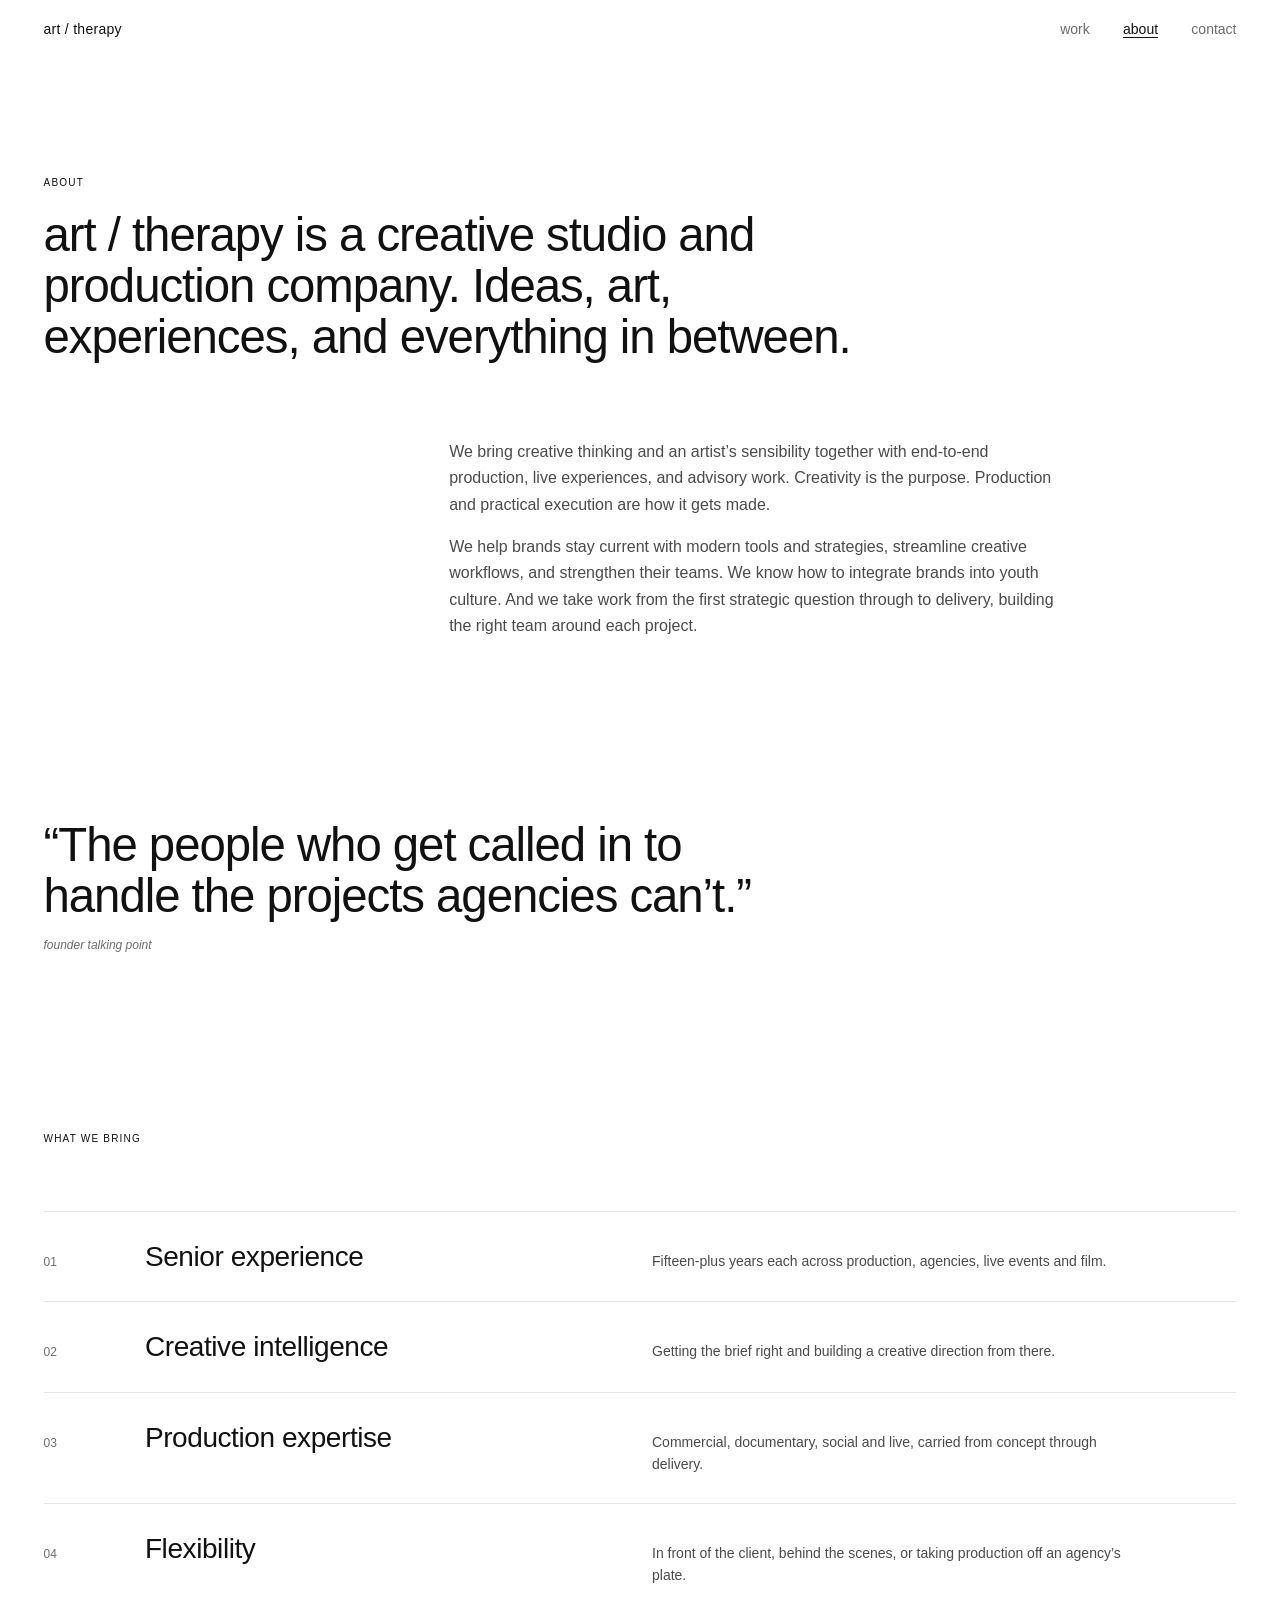
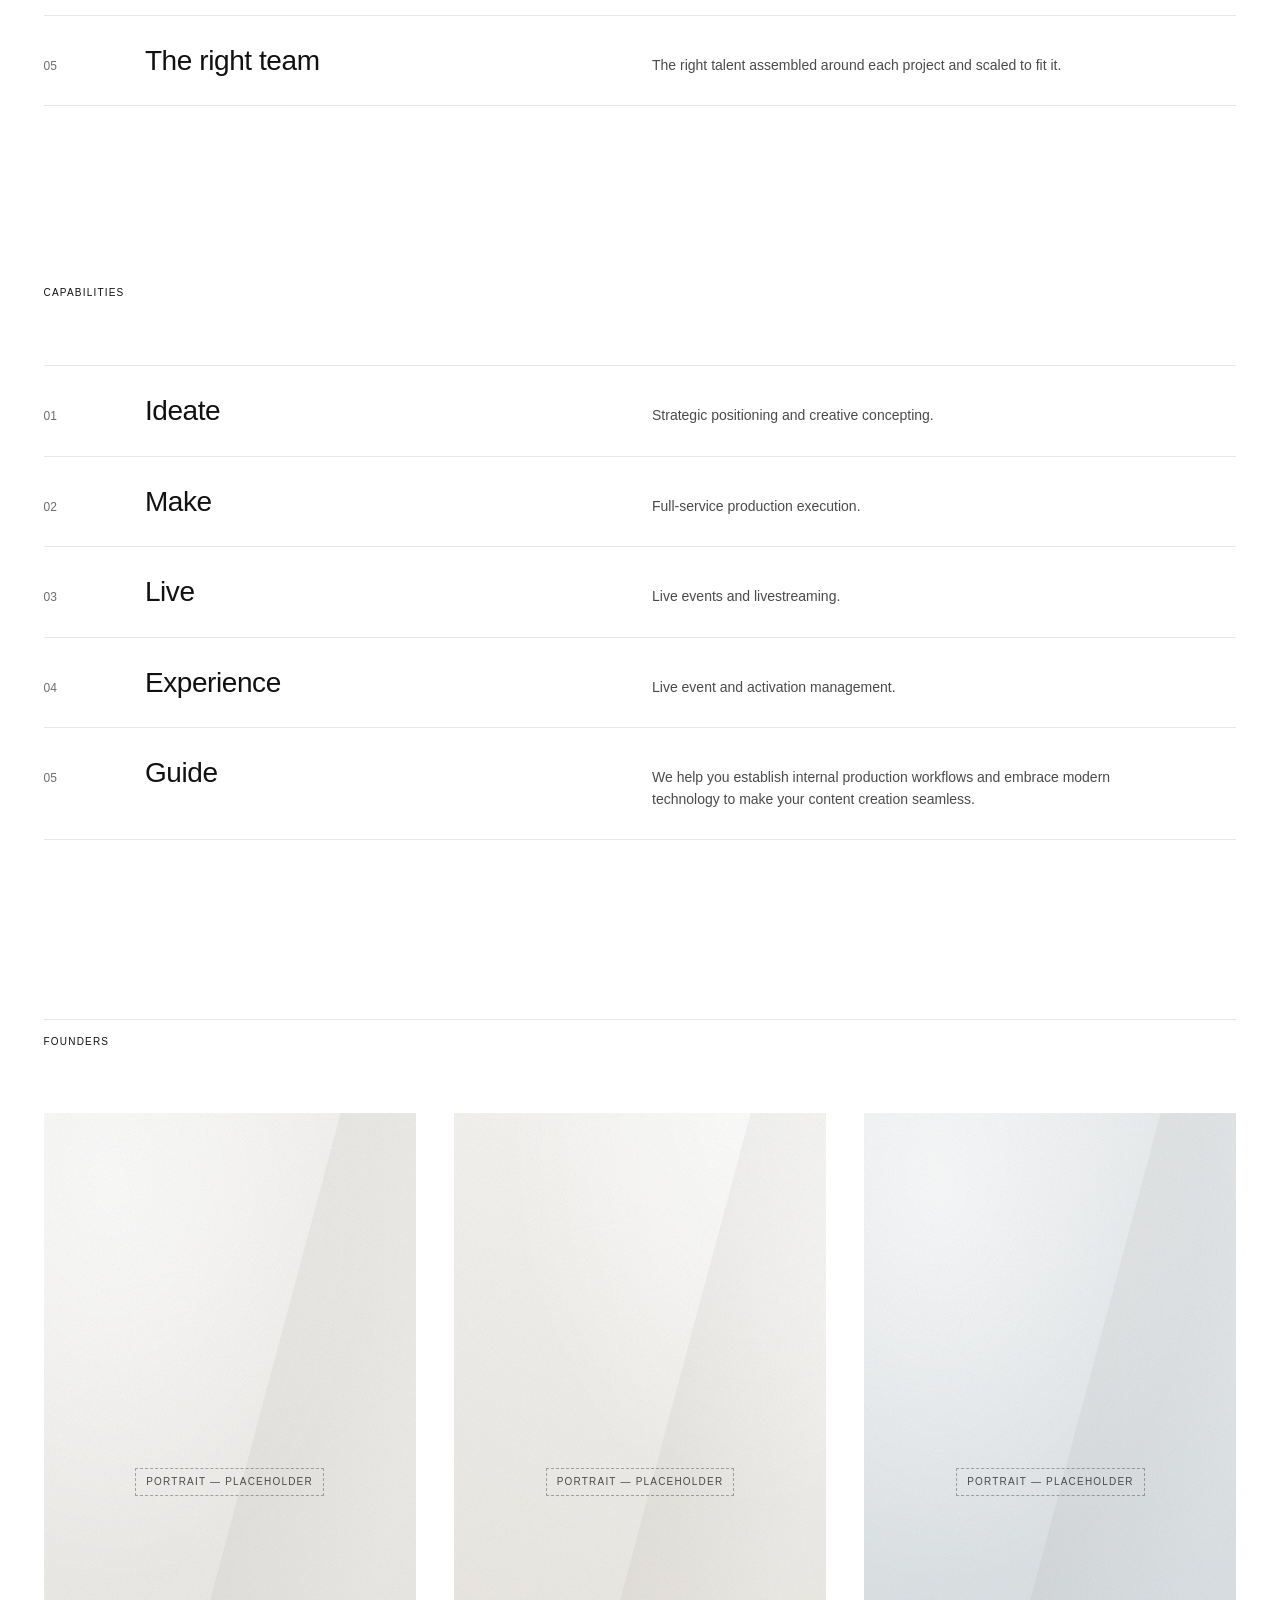
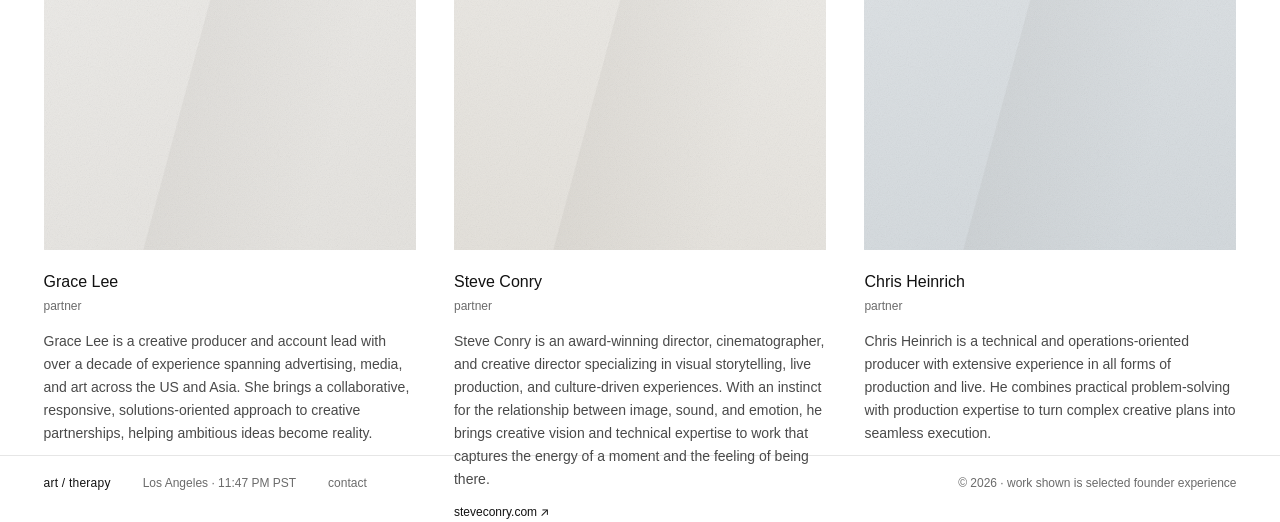
==== about.html @ 32fc9e92 "Iteration 3: split into landing, work, about and contact pages - Landing: 'a/t' intro that opens out" ====
<!doctype html>
<html lang="en">
<head>
  <meta charset="utf-8">
  <meta name="viewport" content="width=device-width, initial-scale=1">
  <title>about — art / therapy</title>
  <meta name="description" content="art / therapy: a creative studio and production company founded by Grace Lee, Steve Conry and Chris Heinrich.">
  <meta name="robots" content="noindex, nofollow">
  <meta name="theme-color" content="#ffffff">
  <link rel="icon" href="assets/img/favicon.svg" type="image/svg+xml">
  <link rel="preconnect" href="https://fonts.googleapis.com">
  <link rel="preconnect" href="https://fonts.gstatic.com" crossorigin>
  <link rel="stylesheet" href="https://fonts.googleapis.com/css2?family=Inter:wght@300;400;500&display=swap">
  <link rel="stylesheet" href="assets/css/styles.css">
  <script>document.documentElement.classList.add('js');</script>
</head>
<body data-page="about">
  <a class="skip-link" href="#main">skip to content</a>

  <header class="site-header">
    <div class="site-header__inner">
      <a class="wordmark" href="index.html" aria-label="art / therapy — home">art / therapy</a>
      <nav class="site-nav" aria-label="Primary">
        <ul>
          <li><a class="ul-link" href="work.html">work</a></li>
          <li><a class="ul-link" href="about.html" aria-current="page">about</a></li>
          <li><a class="ul-link" href="contact.html">contact</a></li>
        </ul>
      </nav>
    </div>
  </header>

  <main id="main">
    <!-- COMPANY -->
    <section class="page">
      <h1 class="label">about</h1>
      <p class="statement-text reveal" style="margin-top:18px">art / therapy is a creative studio and production company. Ideas, art, experiences, and everything in between.</p>
      <div class="grid12 about-intro__body reveal">
        <!-- DRAFT COPY: built from the planning doc's positioning; confirm with founders -->
        <p>We bring creative thinking and an artist&rsquo;s sensibility together with end-to-end production, live experiences, and advisory work. Creativity is the purpose. Production and practical execution are how it gets made.</p>
        <p>We help brands stay current with modern tools and strategies, streamline creative workflows, and strengthen their teams. We know how to integrate brands into youth culture. And we take work from the first strategic question through to delivery, building the right team around each project.</p>
      </div>
    </section>

    <section class="block">
      <blockquote class="quote reveal">
        &ldquo;The people who get called in to handle the projects agencies can&rsquo;t.&rdquo;
        <cite class="quote__cite">founder talking point</cite>
      </blockquote>
    </section>

    <!-- WHAT WE BRING (from the planning doc) -->
    <section class="block" aria-labelledby="bring-label">
      <div class="rule-head" style="border-top:0;padding-top:0"><h2 class="label" id="bring-label">what we bring</h2></div>
      <ol class="rows">
        <li class="row reveal"><span class="row__num">01</span><h3 class="row__name">Senior experience</h3><p class="row__desc">Fifteen-plus years each across production, agencies, live events and film.</p></li>
        <li class="row reveal"><span class="row__num">02</span><h3 class="row__name">Creative intelligence</h3><p class="row__desc">Getting the brief right and building a creative direction from there.</p></li>
        <li class="row reveal"><span class="row__num">03</span><h3 class="row__name">Production expertise</h3><p class="row__desc">Commercial, documentary, social and live, carried from concept through delivery.</p></li>
        <li class="row reveal"><span class="row__num">04</span><h3 class="row__name">Flexibility</h3><p class="row__desc">In front of the client, behind the scenes, or taking production off an agency&rsquo;s plate.</p></li>
        <li class="row reveal"><span class="row__num">05</span><h3 class="row__name">The right team</h3><p class="row__desc">The right talent assembled around each project and scaled to fit it.</p></li>
      </ol>
    </section>

    <!-- CAPABILITIES -->
    <section class="block" aria-labelledby="cap-label">
      <div class="rule-head" style="border-top:0;padding-top:0"><h2 class="label" id="cap-label">capabilities</h2></div>
      <ol class="rows">
        <li class="row reveal"><span class="row__num">01</span><h3 class="row__name">Ideate</h3><p class="row__desc">Strategic positioning and creative concepting.</p></li>
        <li class="row reveal"><span class="row__num">02</span><h3 class="row__name">Make</h3><p class="row__desc">Full-service production execution.</p></li>
        <li class="row reveal"><span class="row__num">03</span><h3 class="row__name">Live</h3><p class="row__desc">Live events and livestreaming.</p></li>
        <li class="row reveal"><span class="row__num">04</span><h3 class="row__name">Experience</h3><p class="row__desc">Live event and activation management.</p></li>
        <li class="row reveal"><span class="row__num">05</span><h3 class="row__name">Guide</h3><p class="row__desc">We help you establish internal production workflows and embrace modern technology to make your content creation seamless.</p></li>
      </ol>
    </section>

    <!-- FOUNDERS -->
    <section class="block" aria-labelledby="founders-label">
      <div class="rule-head"><h2 class="label" id="founders-label">founders</h2></div>
      <ul class="founders">
        <li class="founder reveal">
          <div class="founder__portrait placeholder"><span class="placeholder__label">portrait &mdash; placeholder</span></div>
          <h3 class="founder__name">Grace Lee</h3>
          <p class="founder__role">partner</p>
          <!-- First sentence from the planning doc; remainder is editable draft copy -->
          <p class="founder__bio">Grace Lee is a creative producer and account lead with over a decade of experience spanning advertising, media, and art across the US and Asia. She brings a collaborative, responsive, solutions-oriented approach to creative partnerships, helping ambitious ideas become reality.</p>
        </li>
        <li class="founder reveal">
          <div class="founder__portrait placeholder placeholder--chalk"><span class="placeholder__label">portrait &mdash; placeholder</span></div>
          <h3 class="founder__name">Steve Conry</h3>
          <p class="founder__role">partner</p>
          <p class="founder__bio">Steve Conry is an award-winning director, cinematographer, and creative director specializing in visual storytelling, live production, and culture-driven experiences. With an instinct for the relationship between image, sound, and emotion, he brings creative vision and technical expertise to work that captures the energy of a moment and the feeling of being there.</p>
          <p class="founder__links"><a class="ul-link" href="https://www.steveconry.com/" target="_blank" rel="noopener">steveconry.com &#8599;</a></p>
        </li>
        <li class="founder reveal">
          <div class="founder__portrait placeholder placeholder--blue"><span class="placeholder__label">portrait &mdash; placeholder</span></div>
          <h3 class="founder__name">Chris Heinrich</h3>
          <p class="founder__role">partner</p>
          <p class="founder__bio">Chris Heinrich is a technical and operations-oriented producer with extensive experience in all forms of production and live. He combines practical problem-solving with production expertise to turn complex creative plans into seamless execution.</p>
        </li>
      </ul>
    </section>
  </main>

  <footer class="site-footer">
    <span class="wordmark">art / therapy</span>
    <span>Los Angeles &middot; <span data-clock="America/Los_Angeles">pacific time</span></span>
    <a class="ul-link" href="contact.html">contact</a>
    <span class="site-footer__end">&copy; <span data-year>2026</span> &middot; work shown is selected founder experience</span>
  </footer>

  <script src="assets/js/site.js"></script>
</body>
</html>
---- assets/css/styles.css ----
/* ==================================================================
   art / therapy — styles (iteration 3)
   Stark white, black neo-grotesk, grey for inactive states.
   Pages: index (landing), work, about, contact.
   ================================================================== */

:root {
  --bg:      #ffffff;
  --ink:     #111111;
  --ink-2:   #4a4a4a;   /* body copy, 8.9:1 */
  --ink-3:   #6b6b6b;   /* small meta, 5.3:1 */
  --mute:    #949494;   /* inactive LARGE type only, 3.0:1 */
  --rule:    #e6e6e6;
  --stone-1: #f3f2f0;
  --stone-2: #e4e2de;
  --blue-1:  #e8ebed;
  --blue-2:  #d2d8dc;

  --font: "Helvetica Neue", "HelveticaNeue", Helvetica, Inter, Arial, sans-serif;
  --fs-xxs: 0.625rem;   /* 10  tiny uppercase labels */
  --fs-xs:  0.75rem;    /* 12 */
  --fs-s:   0.875rem;   /* 14 */
  --fs-m:   1rem;       /* 16 */
  --fs-statement: clamp(1.75rem, 3.7vw, 3.4rem);
  --fs-list:      clamp(2rem, 4.6vw, 4rem);

  --gutter: clamp(16px, 3.4vw, 48px);
  --header-h: 60px;
  --ease: cubic-bezier(.22,.61,.36,1);
  --ease-io: cubic-bezier(.76,0,.24,1);

  --grain: url("data:image/svg+xml;utf8,<svg xmlns='http://www.w3.org/2000/svg' width='240' height='240'><filter id='n'><feTurbulence type='fractalNoise' baseFrequency='.9' numOctaves='3' stitchTiles='stitch'/><feColorMatrix type='saturate' values='0'/></filter><rect width='100%' height='100%' filter='url(%23n)' opacity='.14'/></svg>");

  color-scheme: light;
}

/* ---------- reset ---------- */
*, *::before, *::after { box-sizing: border-box; }
html { -webkit-text-size-adjust: 100%; scroll-behavior: smooth; scroll-padding-top: calc(var(--header-h) + 64px); }
body {
  margin: 0;
  background: var(--bg);
  color: var(--ink);
  font-family: var(--font);
  font-weight: 400;
  font-size: var(--fs-m);
  line-height: 1.55;
  -webkit-font-smoothing: antialiased;
  -moz-osx-font-smoothing: grayscale;
  text-rendering: optimizeLegibility;
}
img, svg, iframe { display: block; max-width: 100%; }
h1, h2, h3, p, ol, ul, dl, dd, figure { margin: 0; padding: 0; }
ol, ul { list-style: none; }
a { color: inherit; text-decoration: none; }
button { font: inherit; color: inherit; letter-spacing: inherit; background: none; border: 0; padding: 0; cursor: pointer; text-align: inherit; }
:focus-visible { outline: 1px solid var(--ink); outline-offset: 4px; }

.visually-hidden {
  position: absolute !important; width: 1px; height: 1px; margin: -1px; padding: 0;
  overflow: hidden; clip: rect(0 0 0 0); white-space: nowrap; border: 0;
}
.skip-link {
  position: fixed; top: 8px; left: 8px; z-index: 100;
  padding: 8px 12px; background: var(--bg); border: 1px solid var(--ink);
  font-size: var(--fs-s); transform: translateY(-200%); transition: transform .2s var(--ease);
}
.skip-link:focus { transform: none; }

/* tiny uppercase label, as in the "SERVICES" reference */
.label {
  font-size: var(--fs-xxs);
  font-weight: 500;
  letter-spacing: 0.12em;
  text-transform: uppercase;
  color: var(--ink);
}

.ul-link {
  background-image: linear-gradient(currentColor, currentColor);
  background-size: 0% 1px; background-position: 0 100%; background-repeat: no-repeat;
  transition: background-size .45s var(--ease), color .3s var(--ease);
  padding-bottom: 1px;
}
.ul-link:hover, .ul-link[aria-current="page"] { background-size: 100% 1px; }

.tag-placeholder {
  display: inline-block;
  padding: 1px 7px;
  border: 1px dashed #bdbdbd;
  color: var(--ink-3);
  font-size: var(--fs-xxs); font-weight: 400; letter-spacing: 0.08em; text-transform: lowercase;
  vertical-align: middle;
  white-space: nowrap;
}

/* ==================================================================
   header (all pages)
   ================================================================== */
.site-header {
  position: fixed; inset: 0 0 auto 0; z-index: 50;
  height: var(--header-h);
  background: rgba(255,255,255,.92);
  -webkit-backdrop-filter: blur(10px); backdrop-filter: blur(10px);
  border-bottom: 1px solid transparent;
  transition: border-color .4s var(--ease), opacity .8s var(--ease), transform .8s var(--ease);
}
.site-header.is-scrolled { border-bottom-color: var(--rule); }
.site-header__inner {
  height: 100%; padding: 0 var(--gutter);
  display: flex; align-items: center; justify-content: space-between; gap: 24px;
}
.wordmark {
  font-size: var(--fs-s); font-weight: 400; letter-spacing: 0.02em; white-space: nowrap;
}
.site-nav ul { display: flex; gap: clamp(18px, 2.6vw, 36px); }
.site-nav a { font-size: var(--fs-s); color: var(--ink-3); transition: color .3s var(--ease); }
.site-nav a:hover, .site-nav a[aria-current="page"] { color: var(--ink); }

/* landing: header waits for the intro */
.js .is-intro .site-header { opacity: 0; transform: translateY(-8px); pointer-events: none; }

/* ==================================================================
   page scaffolding
   ================================================================== */
main { display: block; }
.page { padding: calc(var(--header-h) + clamp(48px, 9vw, 120px)) var(--gutter) 0; }
.block { padding: 0 var(--gutter); }
.block + .block, .page + .block { margin-top: clamp(96px, 14vw, 200px); }

.grid12 { display: grid; grid-template-columns: repeat(12, minmax(0, 1fr)); column-gap: 24px; }

.rule-head {
  display: flex; justify-content: space-between; align-items: baseline; gap: 16px;
  padding-top: 14px; border-top: 1px solid var(--rule);
  margin-bottom: clamp(36px, 5vw, 72px);
}
.rule-head a { font-size: var(--fs-s); }

.statement-text {
  font-size: var(--fs-statement);
  font-weight: 500;
  line-height: 1.08;
  letter-spacing: -0.022em;
  max-width: 21em;
  text-wrap: balance;
}
.statement-sub {
  margin-top: clamp(20px, 3vw, 36px);
  max-width: 32em;
  font-size: clamp(1.0625rem, 1.5vw, 1.3rem);
  line-height: 1.45;
  letter-spacing: -0.005em;
  color: var(--ink-2);
}

/* ==================================================================
   landing intro: a/t → art / therapy
   ================================================================== */
.intro {
  position: relative;
  min-height: 100svh;
  display: grid; place-items: center;
  padding: 0 var(--gutter);
}
.mark {
  display: flex; justify-content: center; align-items: baseline;
  width: 100%;
  font-size: clamp(3.25rem, 11vw, 10.5rem);
  font-weight: 400;
  line-height: 1;
  letter-spacing: -0.035em;
  white-space: nowrap;
}
.mark__l, .mark__r { display: inline-flex; align-items: baseline; }
.mark__slash { display: inline-block; padding-inline: 0.28em; font-weight: 300; }
.mark__grow { display: inline-block; overflow: hidden; vertical-align: bottom; padding-block: 0.12em 0.24em; margin-block: -0.12em -0.24em; }
/* JS-driven start state ("a/t"). Without JS the mark simply reads "art / therapy". */
.js .mark__grow { width: 0; }
.js .mark__slash { padding-inline: 0.035em; }
.js .mark.is-animating .mark__grow { transition: width 1.25s var(--ease-io); }
.js .mark.is-animating .mark__slash { transition: padding 1.25s var(--ease-io); }
.js .mark.is-open .mark__slash { padding-inline: 0.28em; }

.intro__arrow {
  position: absolute; left: 50%; bottom: clamp(24px, 6vh, 64px);
  transform: translateX(-50%);
  display: grid; justify-items: center; gap: 10px;
  padding: 8px 16px;
  color: var(--ink);
  transition: opacity .8s var(--ease);
}
.intro__arrow svg { width: 18px; height: 64px; overflow: visible; }
.intro__arrow path { fill: none; stroke: currentColor; stroke-width: 1; stroke-linecap: round; stroke-linejoin: round; }
.js .is-intro .intro__arrow { opacity: 0; pointer-events: none; }
.intro__arrow.is-on path { stroke-dasharray: 90; stroke-dashoffset: 90; animation: draw 1s var(--ease) forwards; }
.intro__arrow.is-on svg { animation: bob 2.6s var(--ease) 1.2s infinite; }
@keyframes draw { to { stroke-dashoffset: 0; } }
@keyframes bob { 0%, 100% { transform: translateY(0); } 50% { transform: translateY(7px); } }

/* ==================================================================
   landing: statement + capabilities (services list)
   ================================================================== */
.statement { padding-top: clamp(24px, 6vw, 72px); }

.services { margin-top: clamp(96px, 14vw, 200px); }
.services__grid { padding-top: 14px; border-top: 1px solid var(--rule); align-items: start; }
.services__label { grid-column: 1 / span 3; }
.services__list { grid-column: 4 / span 5; }
.services__item {
  display: block; width: 100%;
  font-size: var(--fs-list);
  font-weight: 500;
  line-height: 1.12;
  letter-spacing: -0.025em;
  color: var(--mute);
  transition: color .35s var(--ease);
}
.services__item[aria-pressed="true"], .services__item:hover { color: var(--ink); }
.services__desc {
  margin-top: 28px; min-height: 4.8em; max-width: 30em;
  font-size: var(--fs-s); line-height: 1.6; color: var(--ink-2);
}
.services__figure { grid-column: 10 / -1; position: sticky; top: calc(var(--header-h) + 24px); }
.services__img { position: relative; aspect-ratio: 1 / 1; overflow: hidden; background: var(--stone-2); }
.services__img img {
  position: absolute; inset: 0; width: 100%; height: 100%; object-fit: cover;
  opacity: 0; transition: opacity .6s var(--ease);
}
.services__img img.is-active { opacity: 1; }
.services__cap { margin-top: 10px; font-size: var(--fs-xs); color: var(--ink-3); }
@media (max-width: 900px) {
  .services__label { grid-column: 1 / -1; margin-bottom: 28px; }
  .services__list { grid-column: 1 / span 7; }
  .services__figure { grid-column: 8 / -1; top: calc(var(--header-h) + 16px); }
}
@media (max-width: 560px) {
  .services__list { grid-column: 1 / -1; }
  .services__figure { grid-column: 1 / span 8; position: static; margin-top: 32px; }
}

/* ==================================================================
   work page: sub navigation
   ================================================================== */
.page-head { align-items: end; row-gap: 20px; }
.page-head__title { grid-column: 1 / span 7; }
.page-head__note { grid-column: 9 / -1; font-size: var(--fs-xs); color: var(--ink-3); max-width: 30em; }
@media (max-width: 720px) { .page-head__title, .page-head__note { grid-column: 1 / -1; } }

.subnav {
  position: sticky; top: var(--header-h); z-index: 20;
  margin: clamp(40px, 6vw, 80px) calc(-1 * var(--gutter)) clamp(40px, 6vw, 80px);
  padding: 0 var(--gutter);
  background: var(--bg);
}
.subnav__inner {
  display: flex; flex-wrap: wrap; align-items: baseline; gap: 4px 0;
  padding: 14px 0; border-bottom: 1px solid var(--rule);
}
.subnav__sep { color: var(--mute); padding: 0 12px; font-size: var(--fs-s); user-select: none; }
.filter {
  font-size: var(--fs-s); color: var(--ink-3);
  padding: 6px 0; position: relative;
  transition: color .3s var(--ease);
}
.filter sup { font-size: 0.6rem; margin-left: 3px; color: var(--ink-3); vertical-align: 0.6em; }
.filter::after {
  content: ""; position: absolute; left: 0; right: 0; bottom: 3px; height: 1px;
  background: currentColor; transform: scaleX(0); transform-origin: left;
  transition: transform .45s var(--ease);
}
.filter:hover, .filter[aria-pressed="true"] { color: var(--ink); }
.filter[aria-pressed="true"]::after { transform: scaleX(1); }
@media (max-width: 600px) {
  .subnav__inner { flex-wrap: nowrap; overflow-x: auto; scrollbar-width: none; }
  .subnav__inner::-webkit-scrollbar { display: none; }
  .filter, .subnav__sep { white-space: nowrap; }
}

/* ==================================================================
   work list — vertical, varied widths (work page + landing feature)
   ================================================================== */
.work-list {
  display: grid; grid-template-columns: repeat(12, minmax(0, 1fr)); column-gap: 24px;
  row-gap: clamp(72px, 10vw, 152px);
  transition: opacity .3s var(--ease);
}
.work-list.is-filtering { opacity: 0; }
.work-item { grid-column: 1 / -1; min-width: 0; }
.work-item[hidden] { display: none; }
.work-item[data-layout="full"]    { grid-column: 1 / -1; }
.work-item[data-layout="left"]    { grid-column: 1 / span 9; }
.work-item[data-layout="right"]   { grid-column: 4 / -1; }
.work-item[data-layout="inset"]   { grid-column: 3 / span 8; }
.work-item[data-layout="pair-a"]  { grid-column: 1 / span 6; }
.work-item[data-layout="pair-b"]  { grid-column: 7 / span 6; margin-top: clamp(48px, 9vw, 140px); }
.work-item[data-layout="square-left"]    { grid-column: 1 / span 6; }
.work-item[data-layout="square-right"]   { grid-column: 7 / span 6; }
.work-item[data-layout="portrait-left"]  { grid-column: 2 / span 4; }
.work-item[data-layout="portrait-right"] { grid-column: 8 / span 4; }
@media (max-width: 1080px) {
  .work-item[data-layout="left"]  { grid-column: 1 / span 10; }
  .work-item[data-layout="right"] { grid-column: 3 / -1; }
  .work-item[data-layout="inset"] { grid-column: 2 / span 10; }
  .work-item[data-layout="square-left"]  { grid-column: 1 / span 8; }
  .work-item[data-layout="square-right"] { grid-column: 5 / -1; }
  .work-item[data-layout="portrait-left"]  { grid-column: 1 / span 6; }
  .work-item[data-layout="portrait-right"] { grid-column: 7 / span 6; }
}
@media (max-width: 720px) {
  .work-list { row-gap: 64px; }
  .work-item[data-layout] { grid-column: 1 / -1; margin-top: 0; }
  .work-item[data-layout^="portrait"] { grid-column: 2 / span 10; }
}

.work-item__media { position: relative; aspect-ratio: var(--ar, 16 / 9); background: var(--stone-2); overflow: hidden; max-width: 100%; }
.work-item__media img {
  width: 100%; height: 100%; object-fit: cover;
  transition: transform 1.4s var(--ease), opacity .6s var(--ease);
}
.work-item__media img.is-loading { opacity: 0; }
.work-item__media iframe { position: absolute; inset: 0; width: 100%; height: 100%; border: 0; background: #000; }
.work-item__play { position: absolute; inset: 0; width: 100%; height: 100%; display: block; }
.work-item__play:hover img, .work-item__play:focus-visible img { transform: scale(1.025); }
.work-item__play:focus-visible { outline-offset: -6px; outline-color: #fff; }

.play-chip {
  position: absolute; left: 16px; bottom: 16px;
  display: inline-flex; align-items: center; gap: 9px;
  padding: 8px 13px 8px 11px;
  background: rgba(255,255,255,.92); color: var(--ink);
  font-size: var(--fs-xxs); font-weight: 500; letter-spacing: 0.12em; text-transform: uppercase;
  opacity: 0; transform: translateY(6px);
  transition: opacity .4s var(--ease), transform .4s var(--ease);
}
.play-chip__icon { width: 0; height: 0; border-left: 7px solid currentColor; border-top: 4.5px solid transparent; border-bottom: 4.5px solid transparent; }
.work-item__play:hover .play-chip, .work-item__play:focus-visible .play-chip,
.work-item__play.is-poster-missing .play-chip { opacity: 1; transform: none; }
@media (hover: none) { .play-chip { opacity: 1; transform: none; } }

.work-item__caption {
  display: grid; grid-template-columns: 4rem minmax(0, 1fr) auto; column-gap: 16px; row-gap: 3px;
  padding-top: 14px;
}
.work-item__num { color: var(--ink-3); font-size: var(--fs-xs); font-variant-numeric: tabular-nums; padding-top: 1px; }
.work-item__kicker { grid-column: 2; color: var(--ink-3); font-size: var(--fs-xs); }
.work-item__title { grid-column: 2; font-size: var(--fs-m); font-weight: 500; line-height: 1.3; letter-spacing: -0.005em; }
.work-item__meta {
  grid-column: 3; grid-row: 1 / span 2;
  text-align: right; color: var(--ink-3); font-size: var(--fs-xs); line-height: 1.7;
}
.work-item__tags { display: block; }
.work-item__source:hover { color: var(--ink); }
.work-item__meta .tag-placeholder { display: block; width: fit-content; margin: 4px 0 0 auto; }
@media (max-width: 560px) {
  .work-item__caption { grid-template-columns: 2.75rem minmax(0, 1fr); }
  .work-item__meta { grid-column: 2; grid-row: auto; text-align: left; margin-top: 6px; }
  .work-item__meta .tag-placeholder { margin-left: 0; }
}

/* mineral placeholders */
.placeholder {
  position: relative; display: grid; place-items: center; width: 100%; height: 100%;
  background-color: var(--stone-2);
  background-image: var(--grain), radial-gradient(120% 90% at 18% 10%, rgba(255,255,255,.75), rgba(255,255,255,0) 60%), linear-gradient(160deg, var(--stone-1), var(--stone-2));
}
.placeholder--chalk { background-image: var(--grain), radial-gradient(110% 90% at 80% 0%, rgba(255,255,255,.8), rgba(255,255,255,0) 60%), linear-gradient(200deg, #f6f5f3, #e3e0da); }
.placeholder--blue  { background-image: var(--grain), radial-gradient(120% 90% at 20% 10%, rgba(255,255,255,.7), rgba(255,255,255,0) 60%), linear-gradient(170deg, var(--blue-1), var(--blue-2)); }
.placeholder::before {
  content: ""; position: absolute; inset: 0; pointer-events: none;
  background: linear-gradient(105deg, rgba(255,255,255,0) 52%, rgba(110,104,96,.07) 52.2%, rgba(110,104,96,0) 80%);
}
.placeholder__label {
  position: relative; padding: 5px 10px; border: 1px dashed rgba(74,74,74,.45);
  font-size: var(--fs-xxs); letter-spacing: 0.12em; text-transform: uppercase; color: var(--ink-2);
}

/* ==================================================================
   about
   ================================================================== */
.about-intro__body { margin-top: clamp(40px, 6vw, 80px); }
.about-intro__body p { grid-column: 5 / span 7; font-size: var(--fs-m); line-height: 1.65; color: var(--ink-2); max-width: 38em; }
.about-intro__body p + p { margin-top: 1em; }
@media (max-width: 720px) { .about-intro__body p { grid-column: 1 / -1; } }

.quote {
  margin: 0;
  font-size: var(--fs-statement); font-weight: 500; line-height: 1.08; letter-spacing: -0.022em;
  max-width: 18em; text-wrap: balance;
}
.quote__cite { display: block; margin-top: 18px; font-size: var(--fs-xs); font-weight: 400; letter-spacing: 0; color: var(--ink-3); }

.rows { border-top: 1px solid var(--rule); }
.row {
  display: grid; grid-template-columns: repeat(12, minmax(0, 1fr)); column-gap: 24px; align-items: baseline;
  padding: clamp(18px, 2.4vw, 28px) 0; border-bottom: 1px solid var(--rule);
}
.row__num { grid-column: 1 / span 1; font-size: var(--fs-xs); color: var(--ink-3); font-variant-numeric: tabular-nums; }
.row__name { grid-column: 2 / span 5; font-size: clamp(1.25rem, 2.2vw, 1.75rem); font-weight: 500; letter-spacing: -0.015em; line-height: 1.2; }
.row__desc { grid-column: 7 / -1; color: var(--ink-2); font-size: var(--fs-s); max-width: 34em; }
@media (max-width: 720px) {
  .row { row-gap: 8px; }
  .row__num { grid-column: 1 / span 2; }
  .row__name, .row__desc { grid-column: 3 / -1; }
}

.founders { display: grid; grid-template-columns: repeat(3, minmax(0, 1fr)); column-gap: clamp(20px, 3vw, 40px); row-gap: 64px; }
.founder__portrait { aspect-ratio: 4 / 5; margin-bottom: 20px; max-width: 100%; }
.founder__name { font-size: var(--fs-m); font-weight: 500; }
.founder__role { font-size: var(--fs-xs); color: var(--ink-3); margin-top: 2px; }
.founder__bio { margin-top: 14px; font-size: var(--fs-s); line-height: 1.65; color: var(--ink-2); max-width: 30em; }
.founder__links { margin-top: 12px; font-size: var(--fs-xs); }
@media (max-width: 960px) { .founders { grid-template-columns: repeat(2, minmax(0, 1fr)); } }
@media (max-width: 600px) { .founders { grid-template-columns: minmax(0, 1fr); } .founder__portrait { width: 78%; } }

/* ==================================================================
   contact
   ================================================================== */
.contact-lede { font-size: var(--fs-s); color: var(--ink-3); margin-bottom: 14px; }
.contact-email {
  display: inline-block;
  font-size: clamp(2rem, 6vw, 5.25rem); font-weight: 500; letter-spacing: -0.03em; line-height: 1.05;
  word-break: break-word;
}
.contact-email .ul-link { background-size: 100% 2px; }
.contact-email:hover .ul-link { background-size: 0% 2px; }
.contact-email + .tag-placeholder { display: block; width: fit-content; margin-top: 14px; }

.contact-list { margin-top: clamp(72px, 10vw, 140px); border-top: 1px solid var(--rule); }
.contact-row {
  display: grid; grid-template-columns: repeat(12, minmax(0, 1fr)); column-gap: 24px; align-items: baseline;
  padding: 18px 0; border-bottom: 1px solid var(--rule);
}
.contact-row dt { grid-column: 1 / span 3; }
.contact-row dd { grid-column: 4 / -1; font-size: clamp(1.0625rem, 1.6vw, 1.375rem); font-weight: 500; letter-spacing: -0.01em; display: flex; flex-wrap: wrap; gap: 6px 24px; align-items: baseline; }
.contact-row dd .tag-placeholder { font-weight: 400; letter-spacing: 0.08em; }
.clock { font-variant-numeric: tabular-nums; color: var(--ink-3); font-weight: 400; }
@media (max-width: 600px) {
  .contact-row { row-gap: 8px; }
  .contact-row dt, .contact-row dd { grid-column: 1 / -1; }
}

/* ==================================================================
   footer
   ================================================================== */
.site-footer {
  margin-top: clamp(120px, 16vw, 220px);
  padding: 18px var(--gutter) 28px;
  border-top: 1px solid var(--rule);
  display: flex; flex-wrap: wrap; gap: 8px 32px; align-items: baseline;
  font-size: var(--fs-xs); color: var(--ink-3);
}
.site-footer .wordmark { color: var(--ink); font-size: var(--fs-xs); }
.site-footer__end { margin-left: auto; }

.noscript-note { font-size: var(--fs-s); color: var(--ink-2); max-width: 46em; }

/* ==================================================================
   reveals: only with JS; content is visible without it
   ================================================================== */
.js .reveal { opacity: 0; transform: translate3d(0, 18px, 0); transition: opacity 1s var(--ease), transform 1s var(--ease); transition-delay: var(--d, 0s); }
.js .reveal.is-visible { opacity: 1; transform: none; }

@media (prefers-reduced-motion: reduce) {
  html { scroll-behavior: auto; }
  *, *::before, *::after { animation: none !important; transition-duration: 0.001s !important; transition-delay: 0s !important; }
  .js .reveal { opacity: 1; transform: none; }
  .intro__arrow.is-on path { stroke-dashoffset: 0; }
}
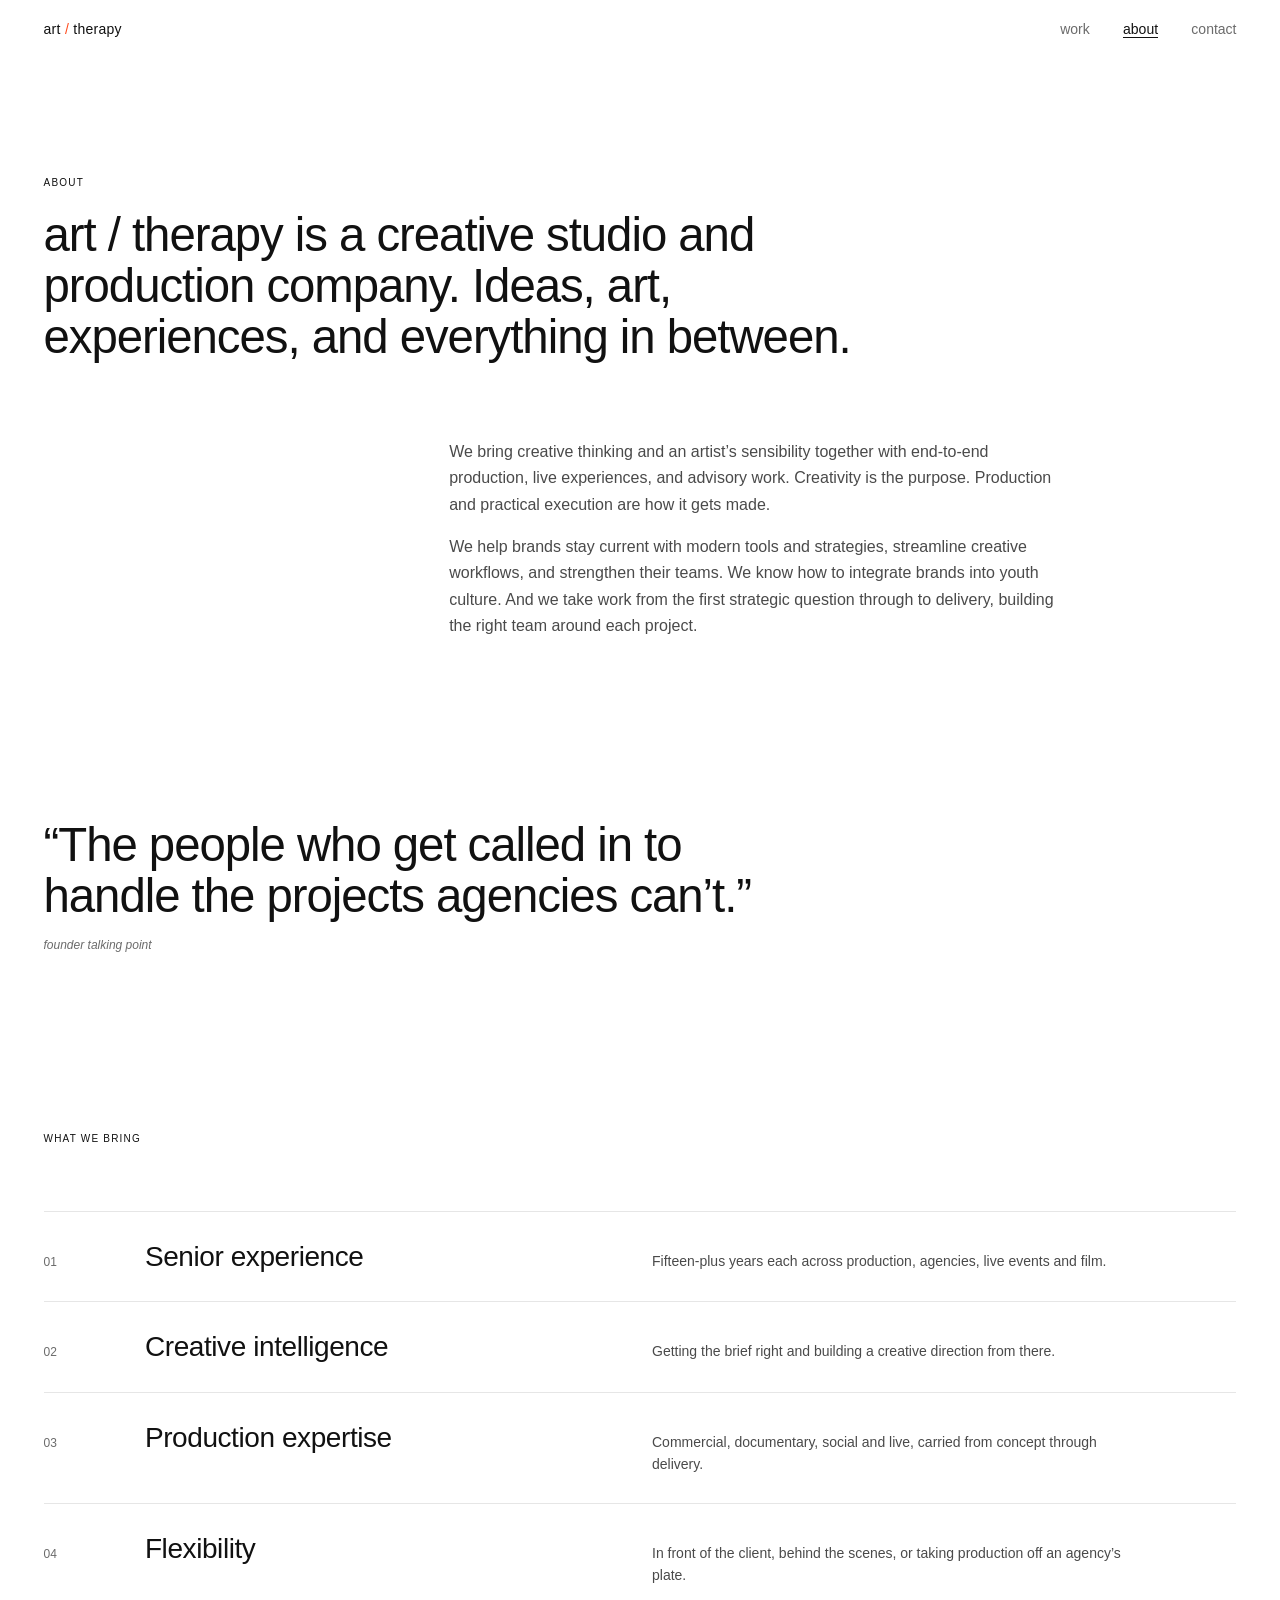
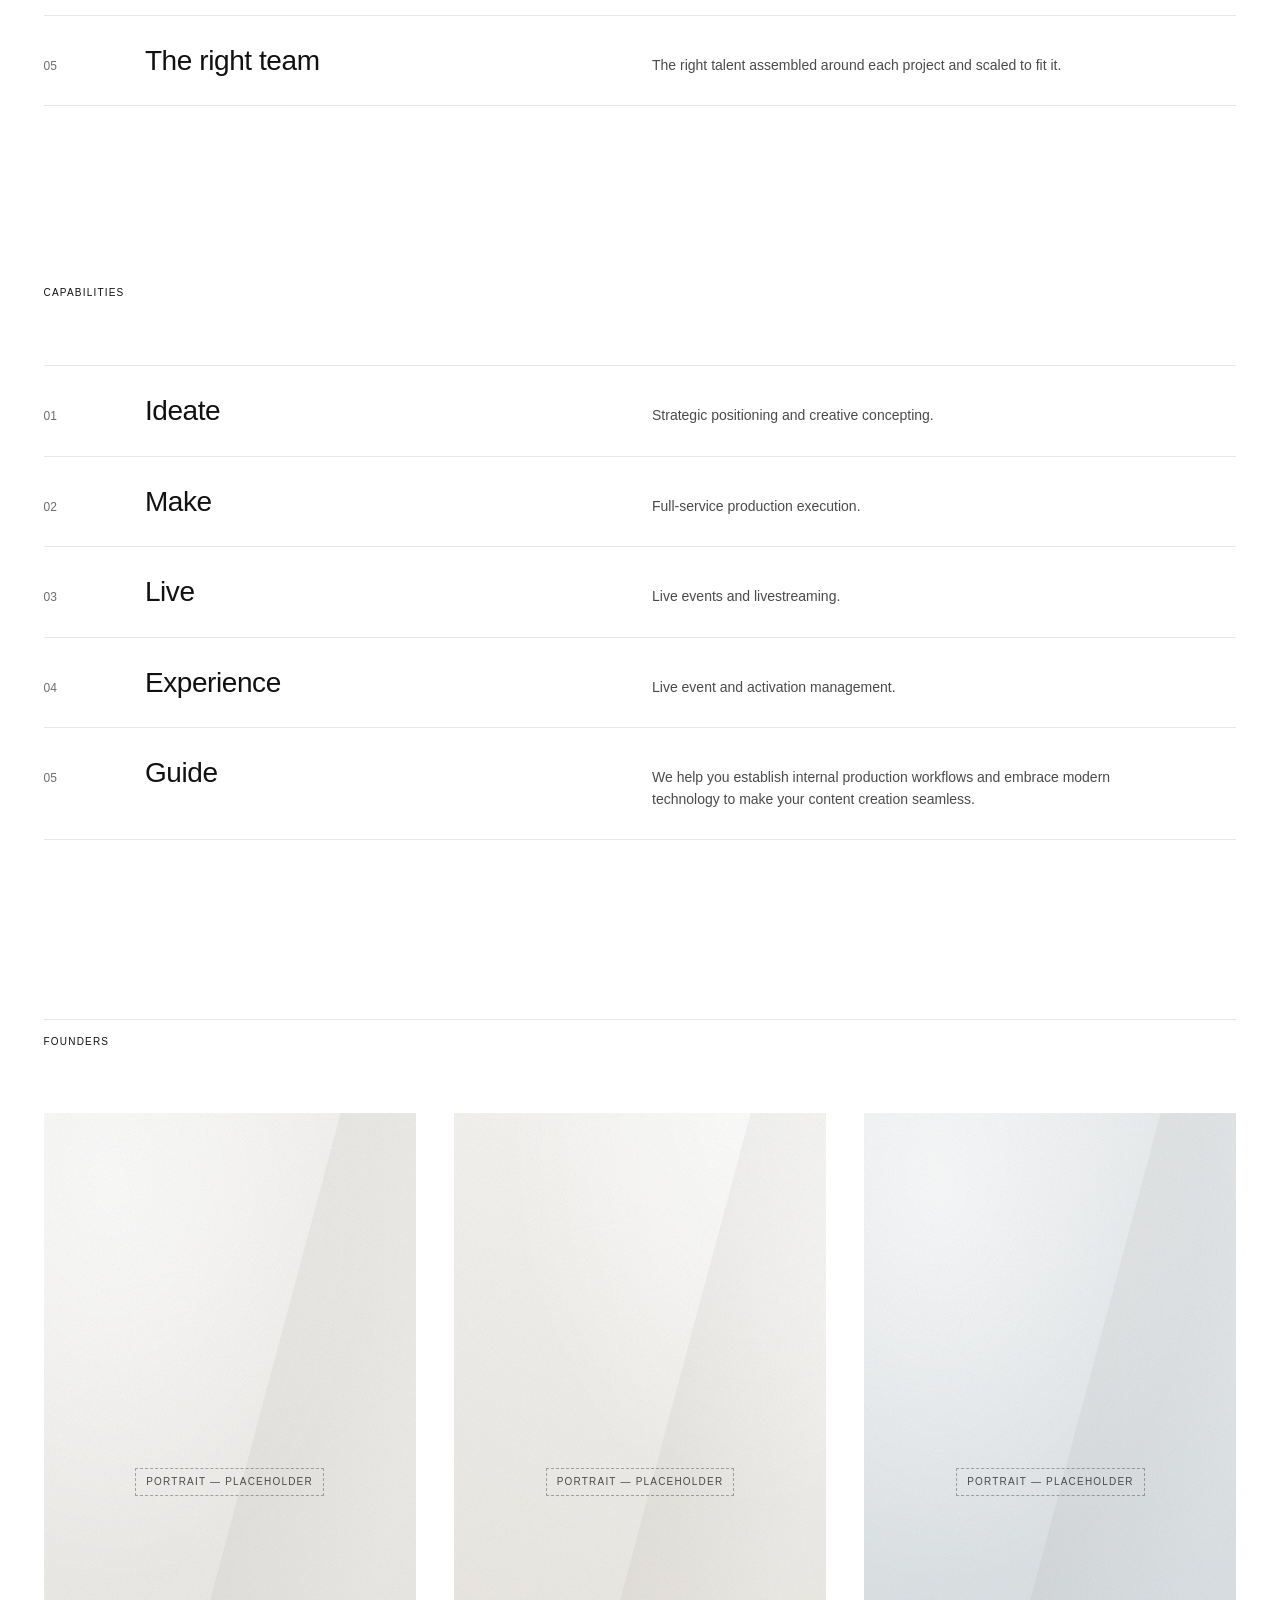
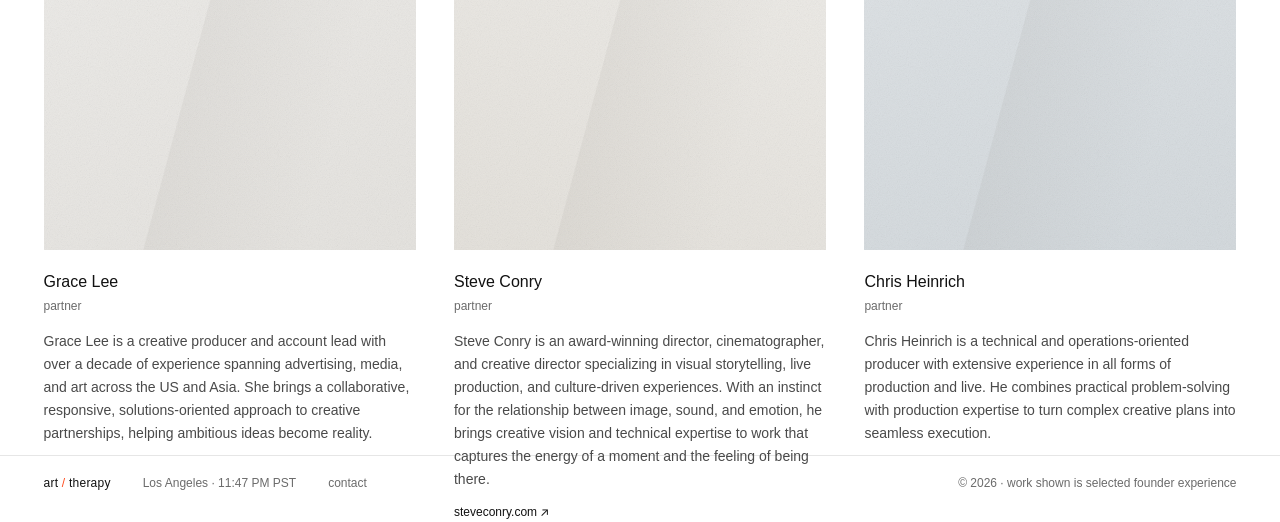
==== commit 8a5bfb74: "Red slash, uniform work tiles, return-to-home framing - Slash in every wordmark uses the first desig" ====
--- a/about.html
+++ b/about.html
@@ -19,7 +19,7 @@
 
   <header class="site-header">
     <div class="site-header__inner">
-      <a class="wordmark" href="index.html" aria-label="art / therapy — home">art / therapy</a>
+      <a class="wordmark" href="index.html#statement" aria-label="art / therapy — home">art <span class="slash">/</span> therapy</a>
       <nav class="site-nav" aria-label="Primary">
         <ul>
           <li><a class="ul-link" href="work.html">work</a></li>
@@ -102,7 +102,7 @@
   </main>
 
   <footer class="site-footer">
-    <span class="wordmark">art / therapy</span>
+    <span class="wordmark">art <span class="slash">/</span> therapy</span>
     <span>Los Angeles &middot; <span data-clock="America/Los_Angeles">pacific time</span></span>
     <a class="ul-link" href="contact.html">contact</a>
     <span class="site-footer__end">&copy; <span data-year>2026</span> &middot; work shown is selected founder experience</span>
--- a/assets/css/styles.css
+++ b/assets/css/styles.css
@@ -11,6 +11,7 @@
   --ink-3:   #6b6b6b;   /* small meta, 5.3:1 */
   --mute:    #949494;   /* inactive LARGE type only, 3.0:1 */
   --rule:    #e6e6e6;
+  --red:     #ff4a1c;   /* the slash, carried over from the first design */
   --stone-1: #f3f2f0;
   --stone-2: #e4e2de;
   --blue-1:  #e8ebed;
@@ -113,6 +114,7 @@
 .wordmark {
   font-size: var(--fs-s); font-weight: 400; letter-spacing: 0.02em; white-space: nowrap;
 }
+.slash { color: var(--red); }
 .site-nav ul { display: flex; gap: clamp(18px, 2.6vw, 36px); }
 .site-nav a { font-size: var(--fs-s); color: var(--ink-3); transition: color .3s var(--ease); }
 .site-nav a:hover, .site-nav a[aria-current="page"] { color: var(--ink); }
@@ -278,42 +280,20 @@
 }
 
 /* ==================================================================
-   work list — vertical, varied widths (work page + landing feature)
+   work list: uniform tiles (work page + landing feature)
    ================================================================== */
 .work-list {
-  display: grid; grid-template-columns: repeat(12, minmax(0, 1fr)); column-gap: 24px;
-  row-gap: clamp(72px, 10vw, 152px);
+  display: grid; grid-template-columns: repeat(3, minmax(0, 1fr));
+  column-gap: clamp(16px, 2vw, 28px); row-gap: clamp(44px, 5vw, 72px);
   transition: opacity .3s var(--ease);
 }
 .work-list.is-filtering { opacity: 0; }
-.work-item { grid-column: 1 / -1; min-width: 0; }
+.work-item { min-width: 0; }
 .work-item[hidden] { display: none; }
-.work-item[data-layout="full"]    { grid-column: 1 / -1; }
-.work-item[data-layout="left"]    { grid-column: 1 / span 9; }
-.work-item[data-layout="right"]   { grid-column: 4 / -1; }
-.work-item[data-layout="inset"]   { grid-column: 3 / span 8; }
-.work-item[data-layout="pair-a"]  { grid-column: 1 / span 6; }
-.work-item[data-layout="pair-b"]  { grid-column: 7 / span 6; margin-top: clamp(48px, 9vw, 140px); }
-.work-item[data-layout="square-left"]    { grid-column: 1 / span 6; }
-.work-item[data-layout="square-right"]   { grid-column: 7 / span 6; }
-.work-item[data-layout="portrait-left"]  { grid-column: 2 / span 4; }
-.work-item[data-layout="portrait-right"] { grid-column: 8 / span 4; }
-@media (max-width: 1080px) {
-  .work-item[data-layout="left"]  { grid-column: 1 / span 10; }
-  .work-item[data-layout="right"] { grid-column: 3 / -1; }
-  .work-item[data-layout="inset"] { grid-column: 2 / span 10; }
-  .work-item[data-layout="square-left"]  { grid-column: 1 / span 8; }
-  .work-item[data-layout="square-right"] { grid-column: 5 / -1; }
-  .work-item[data-layout="portrait-left"]  { grid-column: 1 / span 6; }
-  .work-item[data-layout="portrait-right"] { grid-column: 7 / span 6; }
-}
-@media (max-width: 720px) {
-  .work-list { row-gap: 64px; }
-  .work-item[data-layout] { grid-column: 1 / -1; margin-top: 0; }
-  .work-item[data-layout^="portrait"] { grid-column: 2 / span 10; }
-}
-
-.work-item__media { position: relative; aspect-ratio: var(--ar, 16 / 9); background: var(--stone-2); overflow: hidden; max-width: 100%; }
+@media (max-width: 1000px) { .work-list { grid-template-columns: repeat(2, minmax(0, 1fr)); } }
+@media (max-width: 600px)  { .work-list { grid-template-columns: minmax(0, 1fr); row-gap: 40px; } }
+
+.work-item__media { position: relative; aspect-ratio: 16 / 9; background: var(--stone-2); overflow: hidden; max-width: 100%; }
 .work-item__media img {
   width: 100%; height: 100%; object-fit: cover;
   transition: transform 1.4s var(--ease), opacity .6s var(--ease);
@@ -339,24 +319,17 @@
 @media (hover: none) { .play-chip { opacity: 1; transform: none; } }
 
 .work-item__caption {
-  display: grid; grid-template-columns: 4rem minmax(0, 1fr) auto; column-gap: 16px; row-gap: 3px;
-  padding-top: 14px;
-}
-.work-item__num { color: var(--ink-3); font-size: var(--fs-xs); font-variant-numeric: tabular-nums; padding-top: 1px; }
+  display: grid; grid-template-columns: 2.6rem minmax(0, 1fr); column-gap: 10px; row-gap: 2px;
+  padding-top: 12px;
+}
+.work-item__num { color: var(--ink-3); font-size: var(--fs-xxs); font-variant-numeric: tabular-nums; padding-top: 3px; letter-spacing: .04em; }
 .work-item__kicker { grid-column: 2; color: var(--ink-3); font-size: var(--fs-xs); }
-.work-item__title { grid-column: 2; font-size: var(--fs-m); font-weight: 500; line-height: 1.3; letter-spacing: -0.005em; }
-.work-item__meta {
-  grid-column: 3; grid-row: 1 / span 2;
-  text-align: right; color: var(--ink-3); font-size: var(--fs-xs); line-height: 1.7;
-}
+.work-item__title { grid-column: 2; font-size: var(--fs-s); font-weight: 500; line-height: 1.35; }
+.work-item__meta { grid-column: 2; margin-top: 6px; color: var(--ink-3); font-size: var(--fs-xxs); line-height: 1.7; letter-spacing: .02em; }
 .work-item__tags { display: block; }
 .work-item__source:hover { color: var(--ink); }
-.work-item__meta .tag-placeholder { display: block; width: fit-content; margin: 4px 0 0 auto; }
-@media (max-width: 560px) {
-  .work-item__caption { grid-template-columns: 2.75rem minmax(0, 1fr); }
-  .work-item__meta { grid-column: 2; grid-row: auto; text-align: left; margin-top: 6px; }
-  .work-item__meta .tag-placeholder { margin-left: 0; }
-}
+.work-item__meta .tag-placeholder { display: block; width: fit-content; margin-top: 4px; }
+.play-chip { left: 10px; bottom: 10px; }
 
 /* mineral placeholders */
 .placeholder {
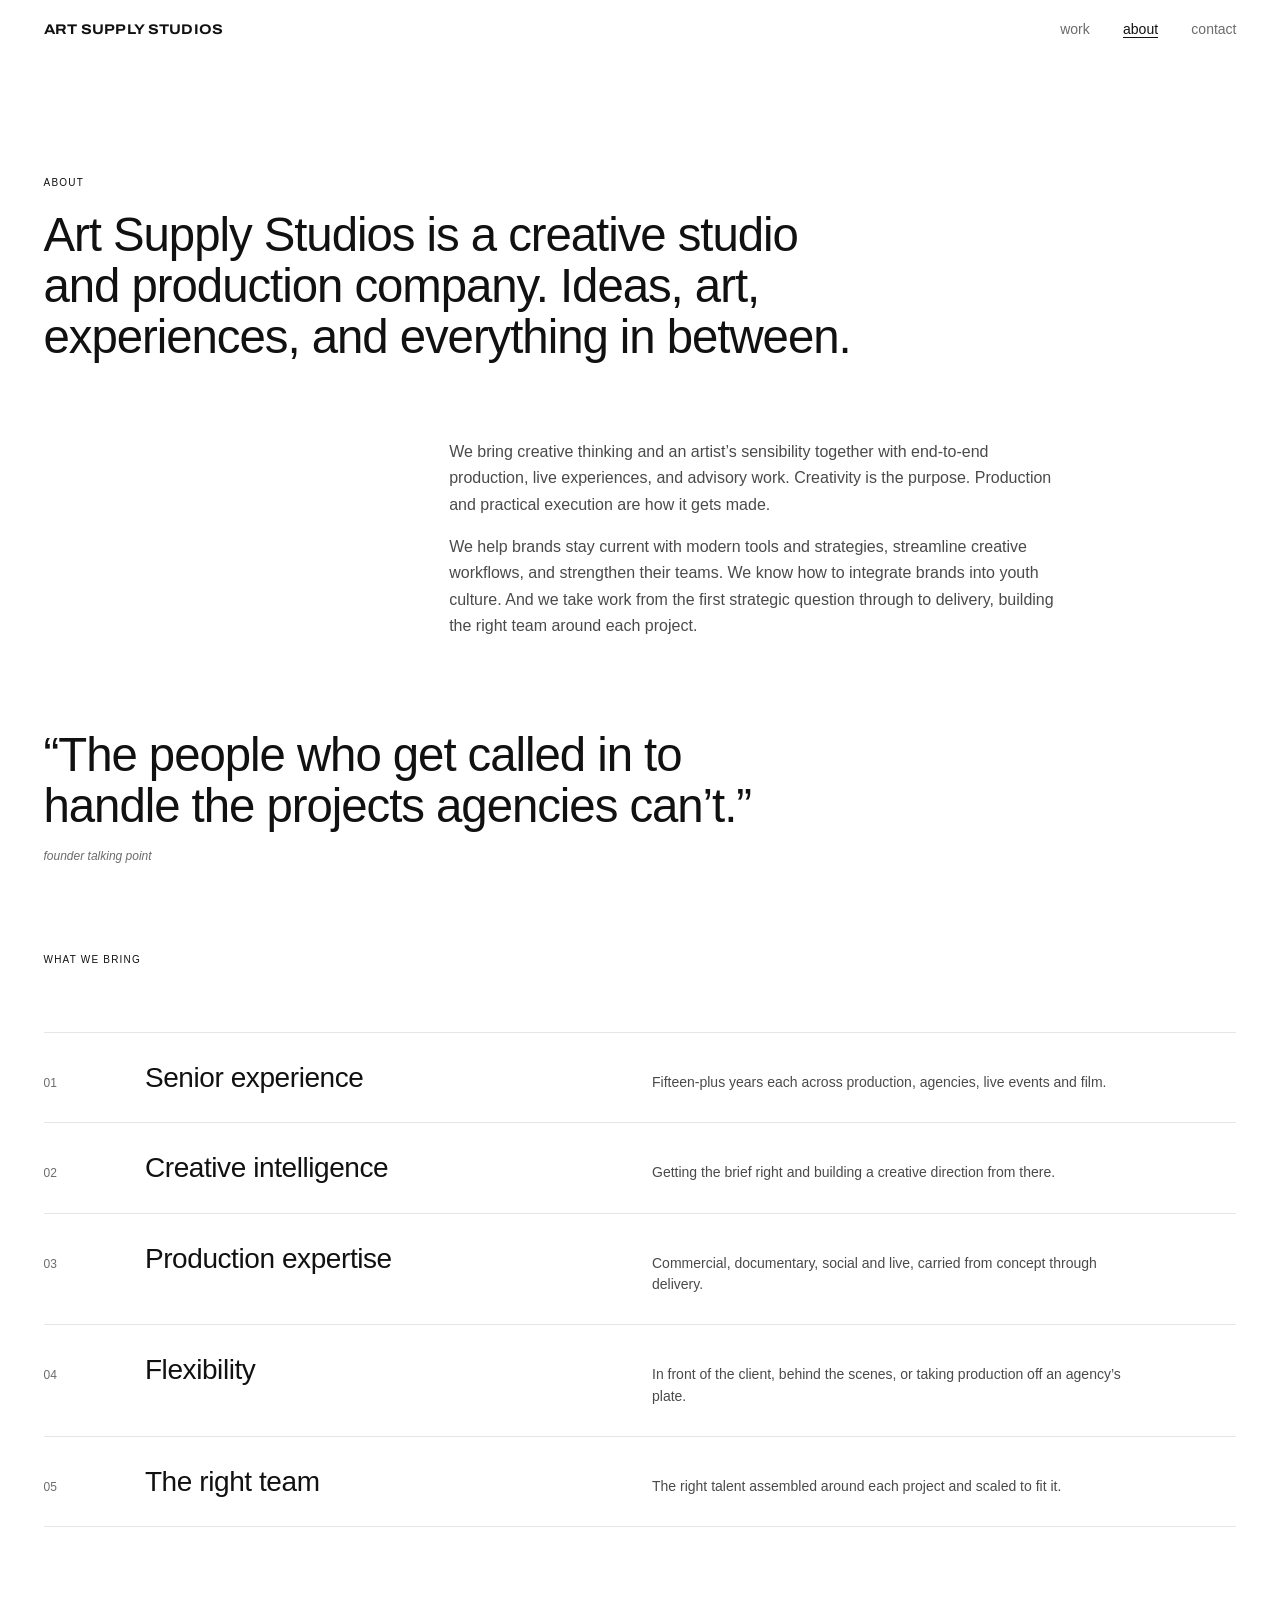
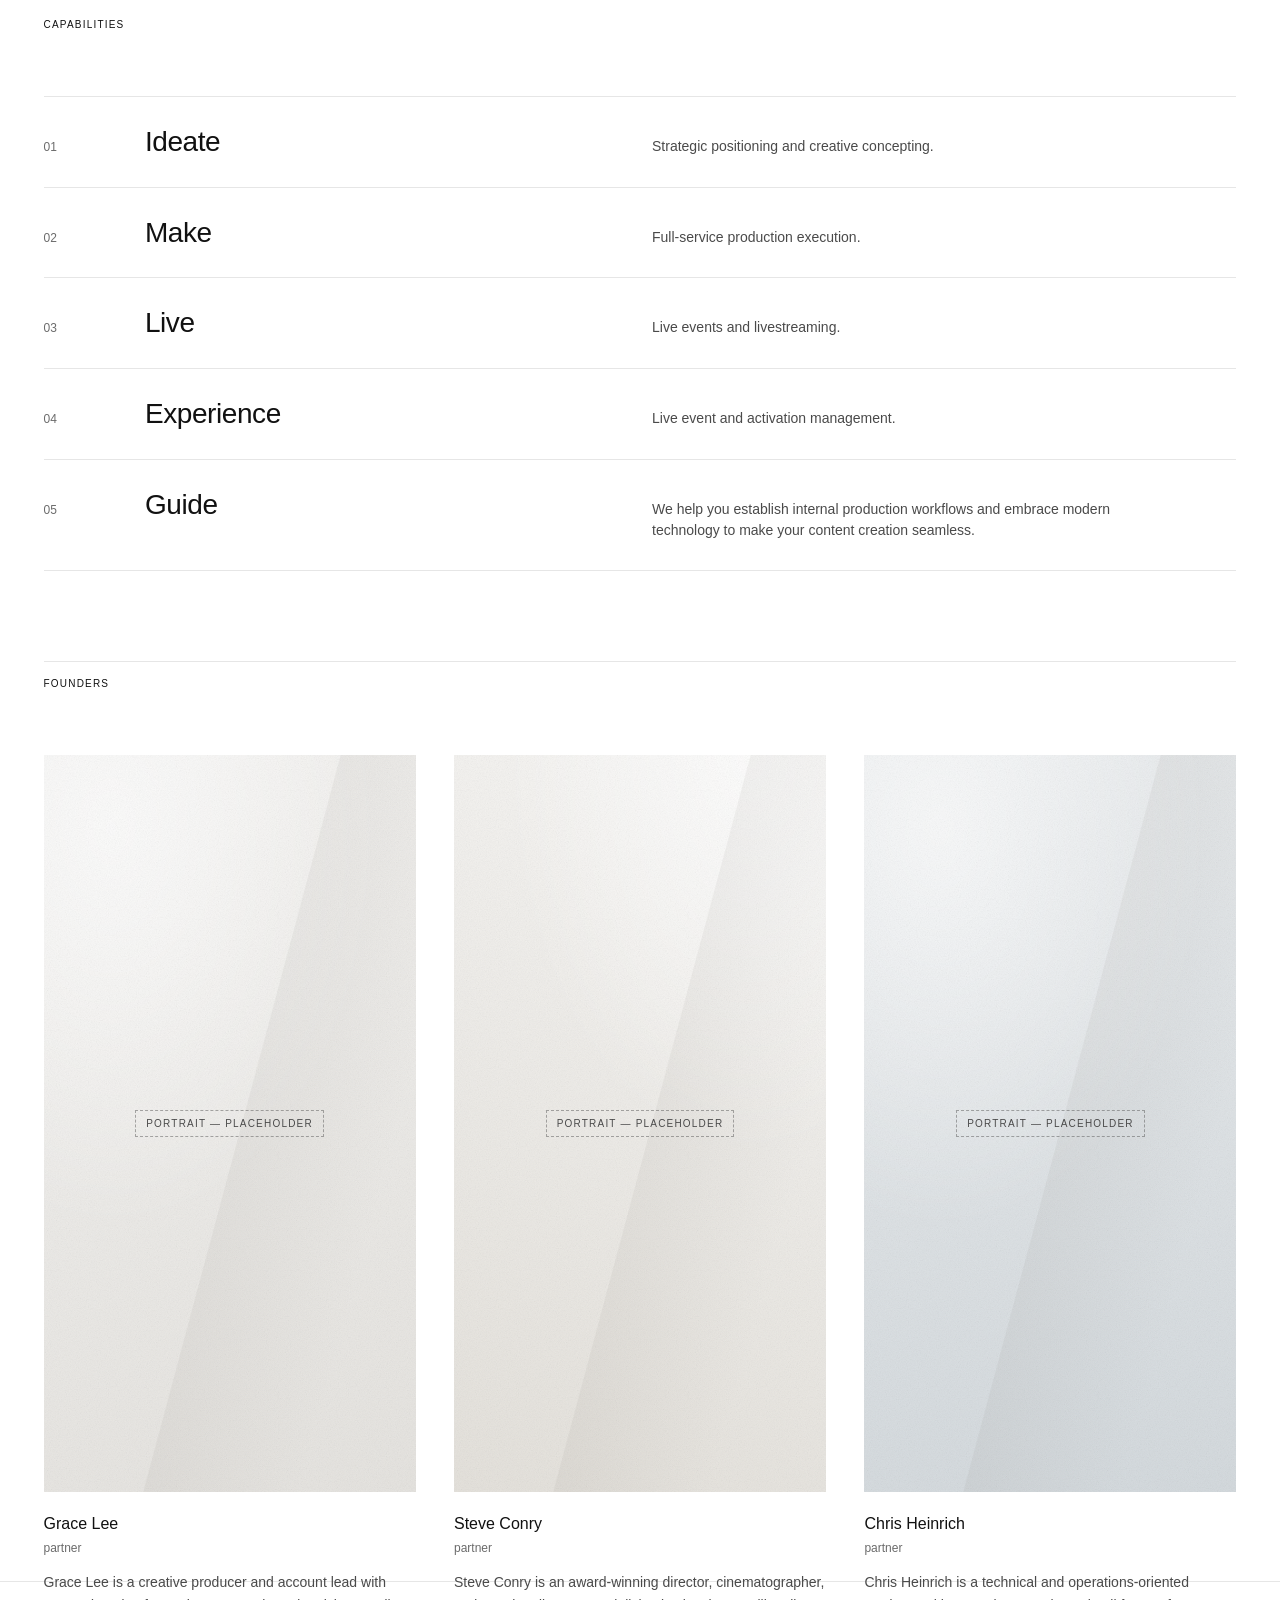
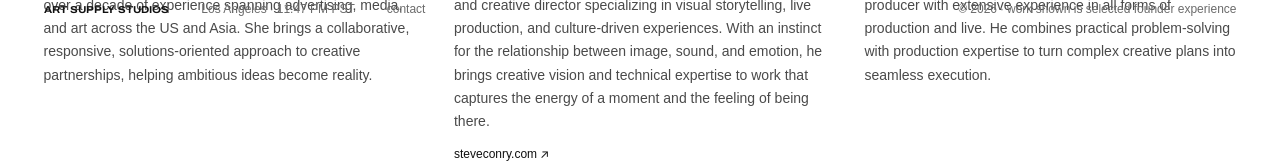
==== commit 3ba07180: "Rebrand to Art Supply Studios; flip window on the landing page - New type-only wordmark: Art Supply " ====
--- a/about.html
+++ b/about.html
@@ -3,14 +3,14 @@
 <head>
   <meta charset="utf-8">
   <meta name="viewport" content="width=device-width, initial-scale=1">
-  <title>about — art / therapy</title>
-  <meta name="description" content="art / therapy: a creative studio and production company founded by Grace Lee, Steve Conry and Chris Heinrich.">
+  <title>about — Art Supply Studios</title>
+  <meta name="description" content="Art Supply Studios: a creative studio and production company founded by Grace Lee, Steve Conry and Chris Heinrich.">
   <meta name="robots" content="noindex, nofollow">
   <meta name="theme-color" content="#ffffff">
   <link rel="icon" href="assets/img/favicon.svg" type="image/svg+xml">
   <link rel="preconnect" href="https://fonts.googleapis.com">
   <link rel="preconnect" href="https://fonts.gstatic.com" crossorigin>
-  <link rel="stylesheet" href="https://fonts.googleapis.com/css2?family=Inter:wght@300;400;500&display=swap">
+  <link rel="stylesheet" href="https://fonts.googleapis.com/css2?family=Archivo:wdth,wght@100..125,400..800&family=Inter:wght@300;400;500&display=swap">
   <link rel="stylesheet" href="assets/css/styles.css">
   <script>document.documentElement.classList.add('js');</script>
 </head>
@@ -19,7 +19,7 @@
 
   <header class="site-header">
     <div class="site-header__inner">
-      <a class="wordmark" href="index.html#statement" aria-label="art / therapy — home">art <span class="slash">/</span> therapy</a>
+      <a class="logo" href="index.html">Art Supply Studios</a>
       <nav class="site-nav" aria-label="Primary">
         <ul>
           <li><a class="ul-link" href="work.html">work</a></li>
@@ -34,7 +34,7 @@
     <!-- COMPANY -->
     <section class="page">
       <h1 class="label">about</h1>
-      <p class="statement-text reveal" style="margin-top:18px">art / therapy is a creative studio and production company. Ideas, art, experiences, and everything in between.</p>
+      <p class="statement-text reveal" style="margin-top:18px">Art Supply Studios is a creative studio and production company. Ideas, art, experiences, and everything in between.</p>
       <div class="grid12 about-intro__body reveal">
         <!-- DRAFT COPY: built from the planning doc's positioning; confirm with founders -->
         <p>We bring creative thinking and an artist&rsquo;s sensibility together with end-to-end production, live experiences, and advisory work. Creativity is the purpose. Production and practical execution are how it gets made.</p>
@@ -102,7 +102,7 @@
   </main>
 
   <footer class="site-footer">
-    <span class="wordmark">art <span class="slash">/</span> therapy</span>
+    <span class="logo">Art Supply Studios</span>
     <span>Los Angeles &middot; <span data-clock="America/Los_Angeles">pacific time</span></span>
     <a class="ul-link" href="contact.html">contact</a>
     <span class="site-footer__end">&copy; <span data-year>2026</span> &middot; work shown is selected founder experience</span>
--- a/assets/css/styles.css
+++ b/assets/css/styles.css
@@ -1,5 +1,5 @@
 /* ==================================================================
-   art / therapy — styles (iteration 3)
+   Art Supply Studios — styles
    Stark white, black neo-grotesk, grey for inactive states.
    Pages: index (landing), work, about, contact.
    ================================================================== */
@@ -11,13 +11,16 @@
   --ink-3:   #6b6b6b;   /* small meta, 5.3:1 */
   --mute:    #949494;   /* inactive LARGE type only, 3.0:1 */
   --rule:    #e6e6e6;
-  --red:     #ff4a1c;   /* the slash, carried over from the first design */
+  --red:     #ff4a1c;   /* every "/" on the site, from the first design */
+  --panel:   #0b0b0b;   /* capabilities panel */
   --stone-1: #f3f2f0;
   --stone-2: #e4e2de;
   --blue-1:  #e8ebed;
   --blue-2:  #d2d8dc;
 
   --font: "Helvetica Neue", "HelveticaNeue", Helvetica, Inter, Arial, sans-serif;
+  /* logo: bold, slightly wide uppercase grotesk */
+  --font-logo: Archivo, "Helvetica Neue", Helvetica, Arial, sans-serif;
   --fs-xxs: 0.625rem;   /* 10  tiny uppercase labels */
   --fs-xs:  0.75rem;    /* 12 */
   --fs-s:   0.875rem;   /* 14 */
@@ -27,10 +30,13 @@
 
   --gutter: clamp(16px, 3.4vw, 48px);
   --header-h: 60px;
+  --section-gap: clamp(56px, 7vw, 104px);   /* space between sections */
   --ease: cubic-bezier(.22,.61,.36,1);
   --ease-io: cubic-bezier(.76,0,.24,1);
 
   --grain: url("data:image/svg+xml;utf8,<svg xmlns='http://www.w3.org/2000/svg' width='240' height='240'><filter id='n'><feTurbulence type='fractalNoise' baseFrequency='.9' numOctaves='3' stitchTiles='stitch'/><feColorMatrix type='saturate' values='0'/></filter><rect width='100%' height='100%' filter='url(%23n)' opacity='.14'/></svg>");
+
+  --grain-heavy: url("data:image/svg+xml;utf8,<svg xmlns='http://www.w3.org/2000/svg' width='180' height='180'><filter id='g'><feTurbulence type='fractalNoise' baseFrequency='1.6' numOctaves='2' stitchTiles='stitch'/><feColorMatrix type='matrix' values='0 0 0 0 1  0 0 0 0 1  0 0 0 0 1  0 0 0 1.25 -0.38'/></filter><rect width='100%' height='100%' filter='url(%23g)'/></svg>");
 
   color-scheme: light;
 }
@@ -111,16 +117,21 @@
   height: 100%; padding: 0 var(--gutter);
   display: flex; align-items: center; justify-content: space-between; gap: 24px;
 }
-.wordmark {
-  font-size: var(--fs-s); font-weight: 400; letter-spacing: 0.02em; white-space: nowrap;
+.logo {
+  font-family: var(--font-logo);
+  font-stretch: 112%;
+  font-weight: 700;
+  font-size: 0.875rem;
+  letter-spacing: 0.01em;
+  text-transform: uppercase;
+  white-space: nowrap;
+  color: var(--ink);
 }
 .slash { color: var(--red); }
 .site-nav ul { display: flex; gap: clamp(18px, 2.6vw, 36px); }
 .site-nav a { font-size: var(--fs-s); color: var(--ink-3); transition: color .3s var(--ease); }
 .site-nav a:hover, .site-nav a[aria-current="page"] { color: var(--ink); }
 
-/* landing: header waits for the intro */
-.js .is-intro .site-header { opacity: 0; transform: translateY(-8px); pointer-events: none; }
 
 /* ==================================================================
    page scaffolding
@@ -128,7 +139,7 @@
 main { display: block; }
 .page { padding: calc(var(--header-h) + clamp(48px, 9vw, 120px)) var(--gutter) 0; }
 .block { padding: 0 var(--gutter); }
-.block + .block, .page + .block { margin-top: clamp(96px, 14vw, 200px); }
+.block + .block, .page + .block { margin-top: var(--section-gap); }
 
 .grid12 { display: grid; grid-template-columns: repeat(12, minmax(0, 1fr)); column-gap: 24px; }
 
@@ -157,46 +168,69 @@
 }
 
 /* ==================================================================
-   landing intro: a/t → art / therapy
-   ================================================================== */
-.intro {
-  position: relative;
+   landing hero: flip window (top half) + wordmark
+   ================================================================== */
+.hero {
   min-height: 100svh;
-  display: grid; place-items: center;
-  padding: 0 var(--gutter);
-}
-.mark {
-  display: flex; justify-content: center; align-items: baseline;
+  box-sizing: border-box;
+  padding: calc(var(--header-h) + clamp(14px, 3vh, 32px)) var(--gutter) clamp(18px, 3.5vh, 36px);
+  display: flex; flex-direction: column; align-items: center;
+}
+.flip {
+  margin: 0;
   width: 100%;
-  font-size: clamp(3.25rem, 11vw, 10.5rem);
-  font-weight: 400;
-  line-height: 1;
-  letter-spacing: -0.035em;
-  white-space: nowrap;
-}
-.mark__l, .mark__r { display: inline-flex; align-items: baseline; }
-.mark__slash { display: inline-block; padding-inline: 0.28em; font-weight: 300; }
-.mark__grow { display: inline-block; overflow: hidden; vertical-align: bottom; padding-block: 0.12em 0.24em; margin-block: -0.12em -0.24em; }
-/* JS-driven start state ("a/t"). Without JS the mark simply reads "art / therapy". */
-.js .mark__grow { width: 0; }
-.js .mark__slash { padding-inline: 0.035em; }
-.js .mark.is-animating .mark__grow { transition: width 1.25s var(--ease-io); }
-.js .mark.is-animating .mark__slash { transition: padding 1.25s var(--ease-io); }
-.js .mark.is-open .mark__slash { padding-inline: 0.28em; }
-
-.intro__arrow {
-  position: absolute; left: 50%; bottom: clamp(24px, 6vh, 64px);
-  transform: translateX(-50%);
-  display: grid; justify-items: center; gap: 10px;
-  padding: 8px 16px;
-  color: var(--ink);
-  transition: opacity .8s var(--ease);
-}
-.intro__arrow svg { width: 18px; height: 64px; overflow: visible; }
-.intro__arrow path { fill: none; stroke: currentColor; stroke-width: 1; stroke-linecap: round; stroke-linejoin: round; }
-.js .is-intro .intro__arrow { opacity: 0; pointer-events: none; }
-.intro__arrow.is-on path { stroke-dasharray: 90; stroke-dashoffset: 90; animation: draw 1s var(--ease) forwards; }
-.intro__arrow.is-on svg { animation: bob 2.6s var(--ease) 1.2s infinite; }
+  display: flex; flex-direction: column; align-items: center; gap: 12px;
+  --flip-w: min(100%, calc(46svh * 16 / 9));
+}
+.flip__window {
+  position: relative; display: block;
+  width: var(--flip-w); max-width: 100%;
+  aspect-ratio: 16 / 9;
+  perspective: 1800px;
+}
+.flip__window:focus-visible { outline-offset: 6px; }
+.flip__card {
+  position: absolute; inset: 0; display: block;
+  transform-style: preserve-3d;
+  transition: transform 1s var(--ease-io);
+}
+.flip__face {
+  position: absolute; inset: 0; display: block; overflow: hidden;
+  background: #ececec;
+  backface-visibility: hidden; -webkit-backface-visibility: hidden;
+}
+.flip__face--b { transform: rotateX(180deg); }
+.flip__face img { width: 100%; height: 100%; object-fit: cover; }
+.flip__face img:not([src]) { visibility: hidden; }
+.flip__bar {
+  width: var(--flip-w); max-width: 100%;
+  display: grid; grid-template-columns: auto minmax(0, 1fr) auto; column-gap: 16px; align-items: center;
+  font-size: var(--fs-xs); color: var(--ink-3);
+}
+.flip__count { font-variant-numeric: tabular-nums; }
+.flip__title { color: var(--ink); white-space: nowrap; overflow: hidden; text-overflow: ellipsis; }
+.flip__controls { display: flex; }
+.flip__btn { min-width: 36px; min-height: 36px; padding: 0 8px; font-size: var(--fs-xs); color: var(--ink-3); text-align: center; transition: color .3s var(--ease); }
+.flip__btn:hover { color: var(--ink); }
+
+.hero__logo {
+  flex: 1;
+  display: flex; align-items: center; justify-content: center;
+  margin: clamp(18px, 4vh, 44px) 0;
+  text-align: center;
+  font-family: var(--font-logo);
+  font-stretch: 112%;
+  font-weight: 700;
+  font-size: clamp(1.9rem, 6.6vw, 6.4rem);
+  line-height: 0.95;
+  letter-spacing: -0.005em;
+  text-transform: uppercase;
+  text-wrap: balance;
+}
+.hero__arrow { display: grid; justify-items: center; padding: 8px 16px; color: var(--ink); }
+.hero__arrow svg { width: 18px; height: 56px; overflow: visible; }
+.hero__arrow path { fill: none; stroke: currentColor; stroke-width: 1; stroke-linecap: round; stroke-linejoin: round; stroke-dasharray: 90; stroke-dashoffset: 90; animation: draw 1s var(--ease) .4s forwards; }
+.hero__arrow svg { animation: bob 2.6s var(--ease) 1.6s infinite; }
 @keyframes draw { to { stroke-dashoffset: 0; } }
 @keyframes bob { 0%, 100% { transform: translateY(0); } 50% { transform: translateY(7px); } }
 
@@ -205,40 +239,55 @@
    ================================================================== */
 .statement { padding-top: clamp(24px, 6vw, 72px); }
 
-.services { margin-top: clamp(96px, 14vw, 200px); }
-.services__grid { padding-top: 14px; border-top: 1px solid var(--rule); align-items: start; }
-.services__label { grid-column: 1 / span 3; }
-.services__list { grid-column: 4 / span 5; }
+.services { margin-top: var(--section-gap); padding: 0; }
+/* black panel: white type, red hover, soft blurred glow + grain */
+.services__grid {
+  position: relative; isolation: isolate; overflow: hidden;
+  align-items: start;
+  background: var(--panel);
+  color: #fff;
+  padding: clamp(56px, 8vw, 120px) var(--gutter) clamp(56px, 8vw, 120px);
+}
+.services__grid::before {
+  content: ""; position: absolute; inset: -20%; z-index: -2; pointer-events: none;
+  background:
+    radial-gradient(30% 42% at 74% 26%, rgba(236,232,226,.30), rgba(236,232,226,0) 70%),
+    radial-gradient(34% 46% at 14% 86%, rgba(255,74,28,.34), rgba(255,74,28,0) 72%),
+    radial-gradient(44% 56% at 46% 58%, rgba(132,126,118,.26), rgba(132,126,118,0) 72%);
+  filter: blur(48px);
+  animation: glow-drift 22s ease-in-out infinite alternate;
+}
+.services__grid::after {
+  content: ""; position: absolute; inset: 0; z-index: -1; pointer-events: none;
+  background-image: var(--grain-heavy); background-size: 180px 180px;
+  opacity: .2; mix-blend-mode: screen;
+}
+@keyframes glow-drift {
+  0%   { transform: translate3d(0, 0, 0) scale(1); }
+  50%  { transform: translate3d(-4%, 3%, 0) scale(1.06); }
+  100% { transform: translate3d(3%, -2%, 0) scale(1.02); }
+}
+.services__label { grid-column: 1 / span 3; color: #fff; }
+.services__list { grid-column: 4 / -1; }
 .services__item {
   display: block; width: 100%;
   font-size: var(--fs-list);
   font-weight: 500;
   line-height: 1.12;
   letter-spacing: -0.025em;
-  color: var(--mute);
+  color: rgba(255,255,255,.42);
   transition: color .35s var(--ease);
 }
-.services__item[aria-pressed="true"], .services__item:hover { color: var(--ink); }
+.services__item[aria-pressed="true"] { color: #fff; }
+.services__item:hover { color: var(--red); }
+.services__item:focus-visible { outline-color: #fff; }
 .services__desc {
   margin-top: 28px; min-height: 4.8em; max-width: 30em;
-  font-size: var(--fs-s); line-height: 1.6; color: var(--ink-2);
-}
-.services__figure { grid-column: 10 / -1; position: sticky; top: calc(var(--header-h) + 24px); }
-.services__img { position: relative; aspect-ratio: 1 / 1; overflow: hidden; background: var(--stone-2); }
-.services__img img {
-  position: absolute; inset: 0; width: 100%; height: 100%; object-fit: cover;
-  opacity: 0; transition: opacity .6s var(--ease);
-}
-.services__img img.is-active { opacity: 1; }
-.services__cap { margin-top: 10px; font-size: var(--fs-xs); color: var(--ink-3); }
-@media (max-width: 900px) {
+  font-size: var(--fs-s); line-height: 1.6; color: rgba(255,255,255,.74);
+}
+@media (max-width: 720px) {
   .services__label { grid-column: 1 / -1; margin-bottom: 28px; }
-  .services__list { grid-column: 1 / span 7; }
-  .services__figure { grid-column: 8 / -1; top: calc(var(--header-h) + 16px); }
-}
-@media (max-width: 560px) {
   .services__list { grid-column: 1 / -1; }
-  .services__figure { grid-column: 1 / span 8; position: static; margin-top: 32px; }
 }
 
 /* ==================================================================
@@ -259,7 +308,7 @@
   display: flex; flex-wrap: wrap; align-items: baseline; gap: 4px 0;
   padding: 14px 0; border-bottom: 1px solid var(--rule);
 }
-.subnav__sep { color: var(--mute); padding: 0 12px; font-size: var(--fs-s); user-select: none; }
+.subnav__sep { padding: 0 12px; font-size: var(--fs-s); user-select: none; }
 .filter {
   font-size: var(--fs-s); color: var(--ink-3);
   padding: 6px 0; position: relative;
@@ -417,13 +466,13 @@
    footer
    ================================================================== */
 .site-footer {
-  margin-top: clamp(120px, 16vw, 220px);
+  margin-top: var(--section-gap);
   padding: 18px var(--gutter) 28px;
   border-top: 1px solid var(--rule);
   display: flex; flex-wrap: wrap; gap: 8px 32px; align-items: baseline;
   font-size: var(--fs-xs); color: var(--ink-3);
 }
-.site-footer .wordmark { color: var(--ink); font-size: var(--fs-xs); }
+.site-footer .logo { font-size: var(--fs-xxs); }
 .site-footer__end { margin-left: auto; }
 
 .noscript-note { font-size: var(--fs-s); color: var(--ink-2); max-width: 46em; }
@@ -438,5 +487,6 @@
   html { scroll-behavior: auto; }
   *, *::before, *::after { animation: none !important; transition-duration: 0.001s !important; transition-delay: 0s !important; }
   .js .reveal { opacity: 1; transform: none; }
-  .intro__arrow.is-on path { stroke-dashoffset: 0; }
-}
+  .hero__arrow path { stroke-dashoffset: 0; }
+  .flip__card { transition: none; }
+}
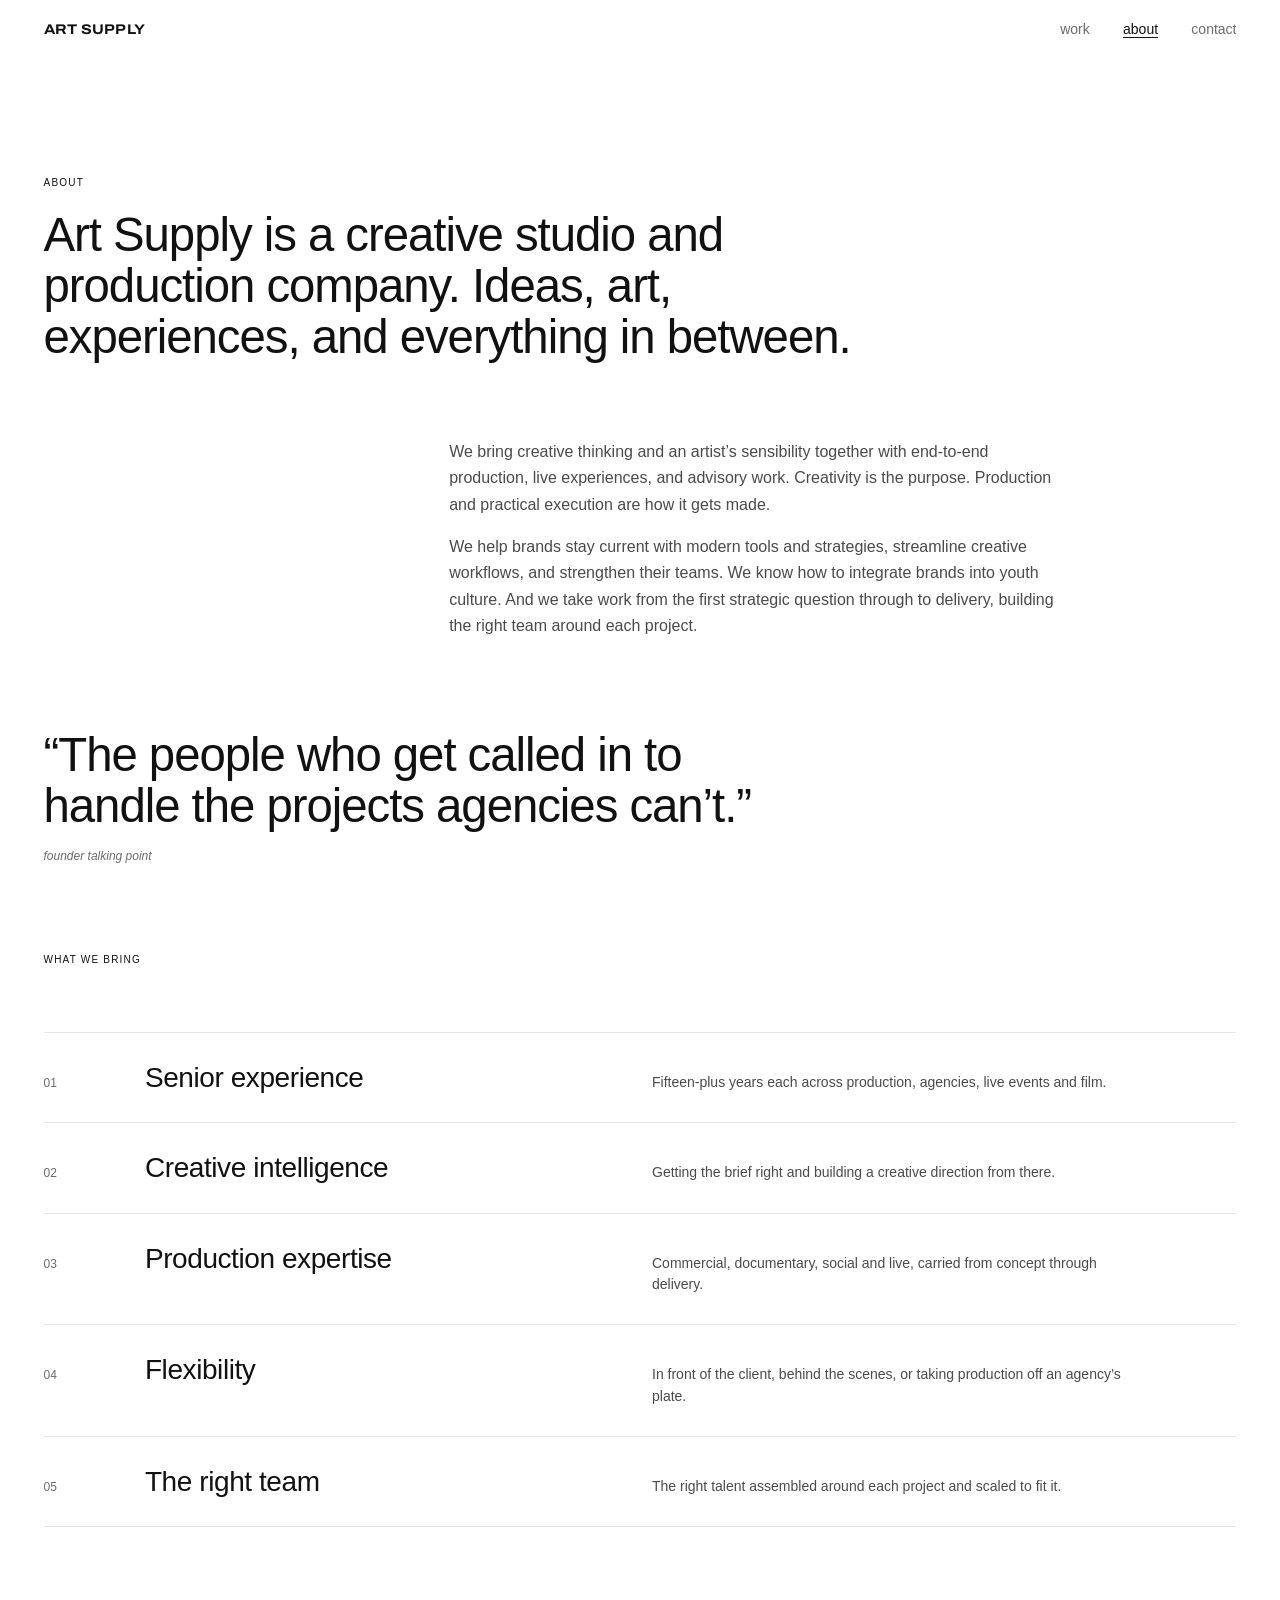
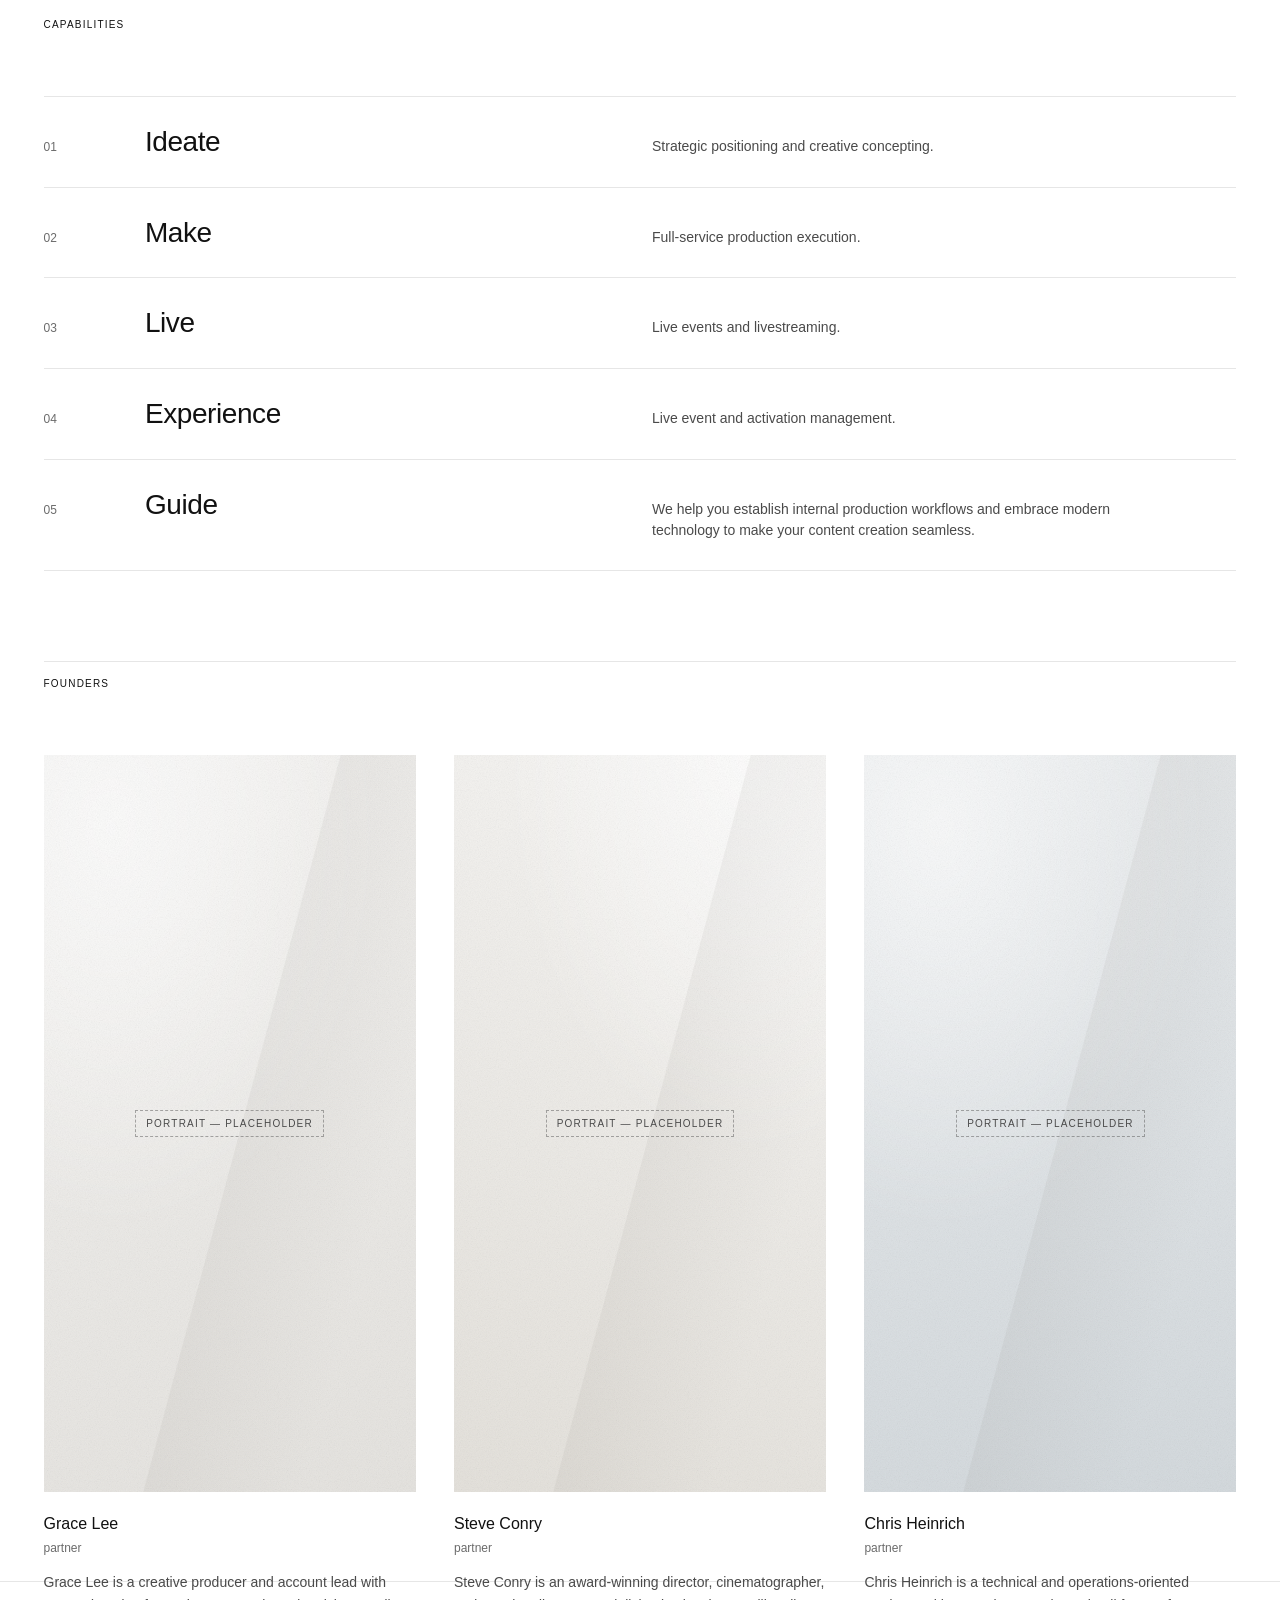
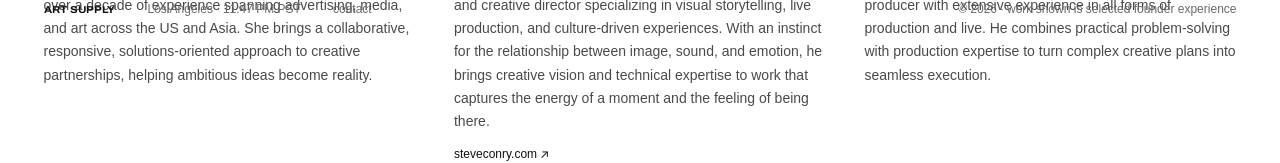
==== commit 7bc02d72: "Rename to Art Supply; full-bleed flip window; sleeker capabilities - Name is now Art Supply across l" ====
--- a/about.html
+++ b/about.html
@@ -3,8 +3,8 @@
 <head>
   <meta charset="utf-8">
   <meta name="viewport" content="width=device-width, initial-scale=1">
-  <title>about — Art Supply Studios</title>
-  <meta name="description" content="Art Supply Studios: a creative studio and production company founded by Grace Lee, Steve Conry and Chris Heinrich.">
+  <title>about — Art Supply</title>
+  <meta name="description" content="Art Supply: a creative studio and production company founded by Grace Lee, Steve Conry and Chris Heinrich.">
   <meta name="robots" content="noindex, nofollow">
   <meta name="theme-color" content="#ffffff">
   <link rel="icon" href="assets/img/favicon.svg" type="image/svg+xml">
@@ -19,7 +19,7 @@
 
   <header class="site-header">
     <div class="site-header__inner">
-      <a class="logo" href="index.html">Art Supply Studios</a>
+      <a class="logo" href="index.html">Art Supply</a>
       <nav class="site-nav" aria-label="Primary">
         <ul>
           <li><a class="ul-link" href="work.html">work</a></li>
@@ -34,7 +34,7 @@
     <!-- COMPANY -->
     <section class="page">
       <h1 class="label">about</h1>
-      <p class="statement-text reveal" style="margin-top:18px">Art Supply Studios is a creative studio and production company. Ideas, art, experiences, and everything in between.</p>
+      <p class="statement-text reveal" style="margin-top:18px">Art Supply is a creative studio and production company. Ideas, art, experiences, and everything in between.</p>
       <div class="grid12 about-intro__body reveal">
         <!-- DRAFT COPY: built from the planning doc's positioning; confirm with founders -->
         <p>We bring creative thinking and an artist&rsquo;s sensibility together with end-to-end production, live experiences, and advisory work. Creativity is the purpose. Production and practical execution are how it gets made.</p>
@@ -102,7 +102,7 @@
   </main>
 
   <footer class="site-footer">
-    <span class="logo">Art Supply Studios</span>
+    <span class="logo">Art Supply</span>
     <span>Los Angeles &middot; <span data-clock="America/Los_Angeles">pacific time</span></span>
     <a class="ul-link" href="contact.html">contact</a>
     <span class="site-footer__end">&copy; <span data-year>2026</span> &middot; work shown is selected founder experience</span>
--- a/assets/css/styles.css
+++ b/assets/css/styles.css
@@ -1,5 +1,5 @@
 /* ==================================================================
-   Art Supply Studios — styles
+   Art Supply — styles
    Stark white, black neo-grotesk, grey for inactive states.
    Pages: index (landing), work, about, contact.
    ================================================================== */
@@ -173,22 +173,21 @@
 .hero {
   min-height: 100svh;
   box-sizing: border-box;
-  padding: calc(var(--header-h) + clamp(14px, 3vh, 32px)) var(--gutter) clamp(18px, 3.5vh, 36px);
+  padding: var(--header-h) 0 clamp(18px, 3.5vh, 36px);
   display: flex; flex-direction: column; align-items: center;
 }
 .flip {
   margin: 0;
   width: 100%;
-  display: flex; flex-direction: column; align-items: center; gap: 12px;
-  --flip-w: min(100%, calc(46svh * 16 / 9));
+  display: flex; flex-direction: column; align-items: stretch; gap: 12px;
 }
 .flip__window {
   position: relative; display: block;
-  width: var(--flip-w); max-width: 100%;
-  aspect-ratio: 16 / 9;
-  perspective: 1800px;
-}
-.flip__window:focus-visible { outline-offset: 6px; }
+  width: 100%;
+  height: min(56svh, 75vw);   /* full bleed, top half of the screen */
+  perspective: 2400px;
+}
+.flip__window:focus-visible { outline-offset: -6px; outline-color: #ffffff; }
 .flip__card {
   position: absolute; inset: 0; display: block;
   transform-style: preserve-3d;
@@ -203,7 +202,7 @@
 .flip__face img { width: 100%; height: 100%; object-fit: cover; }
 .flip__face img:not([src]) { visibility: hidden; }
 .flip__bar {
-  width: var(--flip-w); max-width: 100%;
+  padding: 0 var(--gutter);
   display: grid; grid-template-columns: auto minmax(0, 1fr) auto; column-gap: 16px; align-items: center;
   font-size: var(--fs-xs); color: var(--ink-3);
 }
@@ -215,6 +214,7 @@
 
 .hero__logo {
   flex: 1;
+  padding: 0 var(--gutter);
   display: flex; align-items: center; justify-content: center;
   margin: clamp(18px, 4vh, 44px) 0;
   text-align: center;
@@ -239,56 +239,68 @@
    ================================================================== */
 .statement { padding-top: clamp(24px, 6vw, 72px); }
 
-.services { margin-top: var(--section-gap); padding: 0; }
-/* black panel: white type, red hover, soft blurred glow + grain */
-.services__grid {
+/* capabilities: full-bleed black panel, five hairline columns, red hover */
+.caps {
+  margin-top: var(--section-gap);
   position: relative; isolation: isolate; overflow: hidden;
-  align-items: start;
   background: var(--panel);
-  color: #fff;
-  padding: clamp(56px, 8vw, 120px) var(--gutter) clamp(56px, 8vw, 120px);
-}
-.services__grid::before {
+  color: #ffffff;
+}
+.caps::before {
   content: ""; position: absolute; inset: -20%; z-index: -2; pointer-events: none;
   background:
-    radial-gradient(30% 42% at 74% 26%, rgba(236,232,226,.30), rgba(236,232,226,0) 70%),
-    radial-gradient(34% 46% at 14% 86%, rgba(255,74,28,.34), rgba(255,74,28,0) 72%),
-    radial-gradient(44% 56% at 46% 58%, rgba(132,126,118,.26), rgba(132,126,118,0) 72%);
-  filter: blur(48px);
-  animation: glow-drift 22s ease-in-out infinite alternate;
-}
-.services__grid::after {
+    radial-gradient(30% 42% at 80% 18%, rgba(236,232,226,.20), rgba(236,232,226,0) 70%),
+    radial-gradient(34% 46% at 8% 96%, rgba(255,74,28,.22), rgba(255,74,28,0) 72%);
+  filter: blur(56px);
+  animation: glow-drift 26s ease-in-out infinite alternate;
+}
+.caps::after {
   content: ""; position: absolute; inset: 0; z-index: -1; pointer-events: none;
   background-image: var(--grain-heavy); background-size: 180px 180px;
-  opacity: .2; mix-blend-mode: screen;
+  opacity: .16; mix-blend-mode: screen;
 }
 @keyframes glow-drift {
   0%   { transform: translate3d(0, 0, 0) scale(1); }
   50%  { transform: translate3d(-4%, 3%, 0) scale(1.06); }
   100% { transform: translate3d(3%, -2%, 0) scale(1.02); }
 }
-.services__label { grid-column: 1 / span 3; color: #fff; }
-.services__list { grid-column: 4 / -1; }
-.services__item {
-  display: block; width: 100%;
-  font-size: var(--fs-list);
-  font-weight: 500;
-  line-height: 1.12;
-  letter-spacing: -0.025em;
-  color: rgba(255,255,255,.42);
+.caps__inner {
+  padding: clamp(64px, 9vw, 128px) var(--gutter);
+  display: flex; flex-direction: column; gap: clamp(48px, 7vw, 104px);
+}
+.caps__head { display: flex; flex-wrap: wrap; justify-content: space-between; align-items: baseline; gap: 20px 40px; }
+.caps__label { color: #ffffff; }
+.caps__intro {
+  max-width: 24em;
+  font-size: clamp(1.125rem, 1.9vw, 1.6rem); line-height: 1.25; letter-spacing: -0.015em;
+  color: rgba(255,255,255,.88);
+}
+.caps__list {
+  display: grid; grid-template-columns: repeat(5, minmax(0, 1fr));
+  column-gap: clamp(16px, 2vw, 32px); row-gap: 44px;
+}
+.cap {
+  position: relative;
+  display: flex; flex-direction: column; gap: 14px;
+  padding-top: 18px;
+  border-top: 1px solid rgba(255,255,255,.24);
+}
+.cap::before {
+  content: ""; position: absolute; left: 0; top: -1px; width: 0; height: 1px;
+  background: var(--red);
+  transition: width .6s var(--ease);
+}
+.cap:hover::before { width: 100%; }
+.cap__num { font-size: var(--fs-xs); color: rgba(255,255,255,.5); font-variant-numeric: tabular-nums; }
+.cap__name {
+  font-family: var(--font-logo); font-stretch: 112%; font-weight: 700;
+  font-size: clamp(1rem, 1.45vw, 1.25rem); letter-spacing: 0.01em; text-transform: uppercase;
   transition: color .35s var(--ease);
 }
-.services__item[aria-pressed="true"] { color: #fff; }
-.services__item:hover { color: var(--red); }
-.services__item:focus-visible { outline-color: #fff; }
-.services__desc {
-  margin-top: 28px; min-height: 4.8em; max-width: 30em;
-  font-size: var(--fs-s); line-height: 1.6; color: rgba(255,255,255,.74);
-}
-@media (max-width: 720px) {
-  .services__label { grid-column: 1 / -1; margin-bottom: 28px; }
-  .services__list { grid-column: 1 / -1; }
-}
+.cap:hover .cap__name { color: var(--red); }
+.cap__desc { font-size: var(--fs-s); line-height: 1.55; color: rgba(255,255,255,.66); max-width: 22em; }
+@media (max-width: 1000px) { .caps__list { grid-template-columns: repeat(3, minmax(0, 1fr)); } }
+@media (max-width: 600px)  { .caps__list { grid-template-columns: minmax(0, 1fr); row-gap: 32px; } }
 
 /* ==================================================================
    work page: sub navigation
